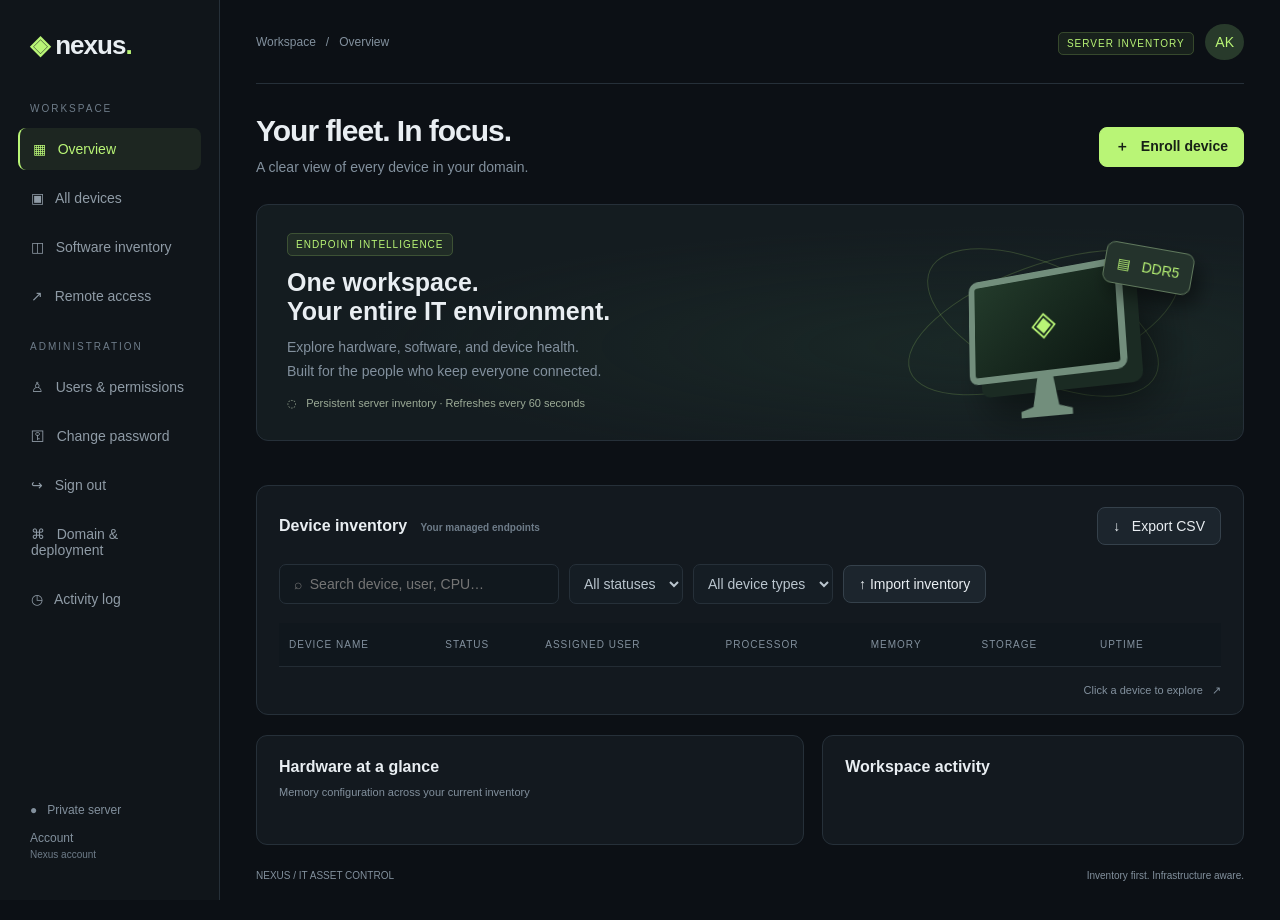
==== static/index.html @ 5dd0aed2 "Build Docker inventory service with admin permissions and Windows collectors" ====
<!doctype html><html lang="en"><meta charset="utf-8"><meta name="viewport" content="width=device-width,initial-scale=1"><title>Nexus | IT Asset Control</title><style>
:root{--bg:#0c1015;--panel:#13191f;--line:#263039;--muted:#82909d;--green:#b9f576}*{box-sizing:border-box}body{margin:0;background:var(--bg);color:#e9eef2;font:14px Inter,Segoe UI,sans-serif}button,input,select{font:inherit}button,a,select{cursor:pointer}button{color:inherit;background:#1c252d;border:1px solid #35414b;border-radius:8px;padding:10px 15px}button:hover{border-color:var(--green)}a{color:var(--green);text-decoration:none}.layout{display:grid;grid-template-columns:220px 1fr;min-height:100vh}aside{padding:30px 18px;border-right:1px solid var(--line);background:#10151a;position:sticky;top:0;height:100vh}.brand{font-size:26px;letter-spacing:-1px;font-weight:800;margin:0 12px 42px}.brand span{color:var(--green)}.label{font-size:10px;letter-spacing:2px;color:#6e7c89;margin:24px 12px 14px}.nav{display:block;width:100%;text-align:left;border:0;background:none;color:#8f9ba6;margin:7px 0;padding:13px}.nav.active{background:#b9f57613;color:var(--green);border-left:2px solid var(--green)}.bottom{position:absolute;bottom:28px;font-size:12px;color:var(--muted);padding:12px}main{padding:0 36px 36px;min-width:0}header{height:84px;display:flex;justify-content:space-between;align-items:center;border-bottom:1px solid var(--line)}.crumb{color:var(--muted);font-size:12px}.avatar{border-radius:50%;background:#283a2b;padding:10px;color:var(--green)}.heading{display:flex;justify-content:space-between;align-items:center;margin:30px 0 24px}h1{font-size:30px;letter-spacing:-1px;margin:0 0 8px}p{color:var(--muted);line-height:1.7;margin:0}.primary{background:var(--green);color:#172016;border-color:var(--green);font-weight:600}.badge{font-size:10px;color:var(--green);background:#b9f57612;border:1px solid #b9f57630;border-radius:5px;padding:5px 8px;letter-spacing:1px}.hero{border:1px solid var(--line);border-radius:12px;background:radial-gradient(ellipse at 75% 60%,#26413455,transparent 60%),#141c20;display:grid;grid-template-columns:1fr 340px;padding:30px;overflow:hidden;min-height:212px;position:relative}.hero h2{font-size:25px;margin:17px 0 10px;max-width:450px}.hero p{max-width:470px}.scene{perspective:700px;display:flex;align-items:center;justify-content:center;position:relative}.orbit{position:absolute;width:285px;height:115px;border:1px solid #b9f57630;border-radius:50%;transform:rotate(-20deg)}.orbit.two{transform:rotate(25deg);width:250px}.monitor{width:170px;height:110px;border:7px solid #728e7c;border-radius:10px;background:linear-gradient(140deg,#233b2b,#0c1712);transform:rotateY(-25deg) rotateX(12deg) rotateZ(-8deg);box-shadow:14px 14px 0 #1b2b23,25px 30px 45px #0008;display:grid;place-items:center;font-size:35px;color:var(--green)}.monitor:after{content:'';position:absolute;width:55px;height:40px;background:#728e7c;bottom:-45px;clip-path:polygon(35% 0,65% 0,75% 75%,100% 85%,100% 100%,0 100%,0 85%,25% 75%)}.float{position:absolute;background:#24332c;border:1px solid #60795d;padding:12px;border-radius:9px;box-shadow:8px 10px 20px #0007;color:var(--green);right:20px;top:12px;transform:rotate(10deg)}.stats{display:grid;grid-template-columns:repeat(4,1fr);gap:16px;margin:22px 0}.stat{border:1px solid var(--line);background:var(--panel);border-radius:10px;padding:20px}.stat .top{display:flex;justify-content:space-between;color:var(--muted);font-size:12px}.stat strong{font-size:30px;display:block;margin:13px 0 7px;font-weight:600}.stat small{font-size:11px;color:var(--muted)}.dot{color:var(--green)}.toolbar{display:flex;gap:10px;align-items:center;padding:19px 0}.toolbar input{background:#11181e;border:1px solid var(--line);border-radius:7px;color:white;padding:11px 14px;width:280px}.toolbar select{background:#151d24;color:#bac5ce;border:1px solid var(--line);border-radius:7px;padding:10px}.section{border:1px solid var(--line);border-radius:12px;padding:0 22px;background:var(--panel)}.section-title{padding:21px 0 0;display:flex;align-items:center;justify-content:space-between}h3{margin:0;font-size:16px}table{width:100%;border-collapse:collapse;text-align:left;white-space:nowrap}th{font-size:10px;color:#82909d;letter-spacing:1px;font-weight:500;background:#10171d}th,td{padding:16px 10px;border-bottom:1px solid #232c34}td{font-size:12px;color:#b9c3cc}td b{color:#e3e9ee;font-weight:500}.device{display:flex;gap:12px;align-items:center}.icon{font-size:20px;border:1px solid #31433a;border-radius:8px;background:#202c26;color:#b9f576;padding:9px}.sub{display:block;color:#6e7c89;font-size:10px;margin-top:4px}.status{border-radius:20px;padding:5px 8px;font-size:10px;background:#a9eb7413;color:#b9f576}.status.off{background:#7f8b981a;color:#99a4af}.footer{display:flex;justify-content:space-between;padding:17px 0;font-size:11px;color:var(--muted)}.panels{display:grid;grid-template-columns:1.3fr 1fr;gap:18px;margin-top:20px}.mini{padding:22px;border:1px solid var(--line);border-radius:11px;background:var(--panel)}.bar{height:7px;background:#293039;border-radius:9px;overflow:hidden;margin:12px 0 20px}.bar i{display:block;background:var(--green);height:100%;border-radius:9px}.barrow{display:flex;justify-content:space-between;font-size:12px}.activity{display:flex;gap:12px;padding-top:20px;font-size:12px}.activity p{font-size:11px}.notice{font-size:11px;color:#9cab97;margin-top:14px}.overlay{position:fixed;inset:0;background:#0009;display:none;align-items:center;justify-content:center;z-index:10;padding:25px}.modal{background:#141c23;border:1px solid #3b4d40;border-radius:15px;width:680px;max-height:90vh;overflow:auto;padding:28px}.modal h2{margin-top:0}.close{float:right}.detail-grid{display:grid;grid-template-columns:1fr 1fr;gap:12px;margin:20px 0}.detail-grid div{padding:14px;background:#1d272e;border-radius:7px;font-size:13px}.detail-grid small{display:block;color:var(--muted);margin-bottom:8px}.modal li{line-height:1.9;color:#b8c4cd}.empty{padding:35px;text-align:center;color:var(--muted)}@media(max-width:1100px){aside{width:180px}.layout{grid-template-columns:180px 1fr}main{padding:0 20px 25px}.scene{display:none}.hero{grid-template-columns:1fr}.stats{gap:9px}.tablewrap{overflow:auto}.toolbar{flex-wrap:wrap}}@media(max-width:700px){.layout{display:block}aside{position:relative;height:auto;width:100%;padding:15px}.brand{margin:0 0 15px}.label,.bottom{display:none}.nav{display:inline-block;width:auto;margin:0;padding:8px}.heading{align-items:start;gap:12px}.heading h1{font-size:25px}.heading button{font-size:11px}.stats{grid-template-columns:1fr 1fr}.panels{grid-template-columns:1fr}.detail-grid{grid-template-columns:1fr}.hero{padding:22px}header{height:65px}.toolbar input{width:100%}}
input:not([type=checkbox]),select{max-width:100%}.modal input:not([type=checkbox]){display:block;width:100%;padding:12px;margin:8px 0 17px;background:#0c151c;border:1px solid #35454d;border-radius:7px;color:white}.modal label{display:block;margin:10px 0}.modal pre{white-space:pre-wrap;overflow-wrap:anywhere;background:#0a1218;padding:16px}.modal form p{margin:10px 0} .error{color:#ffacac} [hidden]{display:none!important}</style><div class="layout"><aside><div class="brand"><span>◈</span> nexus<span>.</span></div><div class="label">WORKSPACE</div><button class="nav active" data-nav="Overview">▦ &nbsp; Overview</button><button class="nav" data-nav="Devices">▣ &nbsp; All devices</button><button class="nav" data-nav="Software">◫ &nbsp; Software inventory</button><button class="nav" data-nav="Remote">↗ &nbsp; Remote access</button><div class="label">ADMINISTRATION</div><button class="nav" data-nav="Users">♙ &nbsp; Users & permissions</button><button class="nav" data-nav="Password">⚿ &nbsp; Change password</button><button class="nav" data-nav="Logout">↪ &nbsp; Sign out</button><button class="nav" data-nav="Deployment">⌘ &nbsp; Domain & deployment</button><button class="nav" data-nav="Activity">◷ &nbsp; Activity log</button><div class="bottom">● &nbsp; Private server<br><br><span id="currentUser">Account</span><br><span class="sub">Nexus account</span></div></aside><main><header><div class="crumb">Workspace &nbsp; / &nbsp; <span id="crumb">Overview</span></div><div><span class="badge">SERVER INVENTORY</span> &nbsp; <span class="avatar">AK</span></div></header><div class="heading"><div><h1>Your fleet. In focus.</h1><p>A clear view of every device in your domain.</p></div><button class="primary" onclick="enrollment()">＋ &nbsp; Enroll device</button></div><div class="hero"><div><span class="badge">ENDPOINT INTELLIGENCE</span><h2>One workspace.<br>Your entire IT environment.</h2><p>Explore hardware, software, and device health.<br>Built for the people who keep everyone connected.</p><div class="notice">◌ &nbsp; Persistent server inventory · Refreshes every 60 seconds</div></div><div class="scene"><div class="orbit"></div><div class="orbit two"></div><div class="monitor">◈</div><div class="float">▤ &nbsp; DDR5</div></div></div><div class="stats" id="stats"></div><div class="section"><div class="section-title"><h3 id="tableTitle">Device inventory <span class="sub" style="display:inline;margin-left:9px">Your managed endpoints</span></h3><button onclick="exportCSV()">↓ &nbsp; Export CSV</button></div><div class="toolbar"><input id="search" placeholder="⌕  Search device, user, CPU…" aria-label="Search devices"><select id="status" aria-label="Status"><option value="all">All statuses</option><option>Recent</option><option>Stale</option><option>Snapshot</option></select><select id="type" aria-label="Device type"><option value="all">All device types</option><option>Laptop</option><option>Desktop</option><option>Server</option></select><button onclick="document.getElementById('file').click()">↑ Import inventory</button><input id="file" type="file" accept=".json" hidden></div><div class="tablewrap"><table><thead><tr><th>DEVICE NAME</th><th>STATUS</th><th>ASSIGNED USER</th><th>PROCESSOR</th><th>MEMORY</th><th>STORAGE</th><th>UPTIME</th><th></th></tr></thead><tbody id="rows"></tbody></table></div><div class="footer"><span id="count"></span><span>Click a device to explore &nbsp; ↗</span></div></div><div class="panels"><div class="mini"><h3>Hardware at a glance</h3><p style="font-size:11px;margin:7px 0 20px">Memory configuration across your current inventory</p><div id="bars"></div></div><div class="mini"><h3>Workspace activity</h3><div id="activity"></div></div></div><p style="font-size:10px;margin-top:22px">NEXUS / IT ASSET CONTROL <span style="float:right">Inventory first. Infrastructure aware.</span></p></main></div><div class="overlay" id="overlay"><div class="modal"><button class="close" onclick="closeModal()" aria-label="Close">✕</button><div id="modalContent"></div></div></div><script src="/app.js"></script></html>
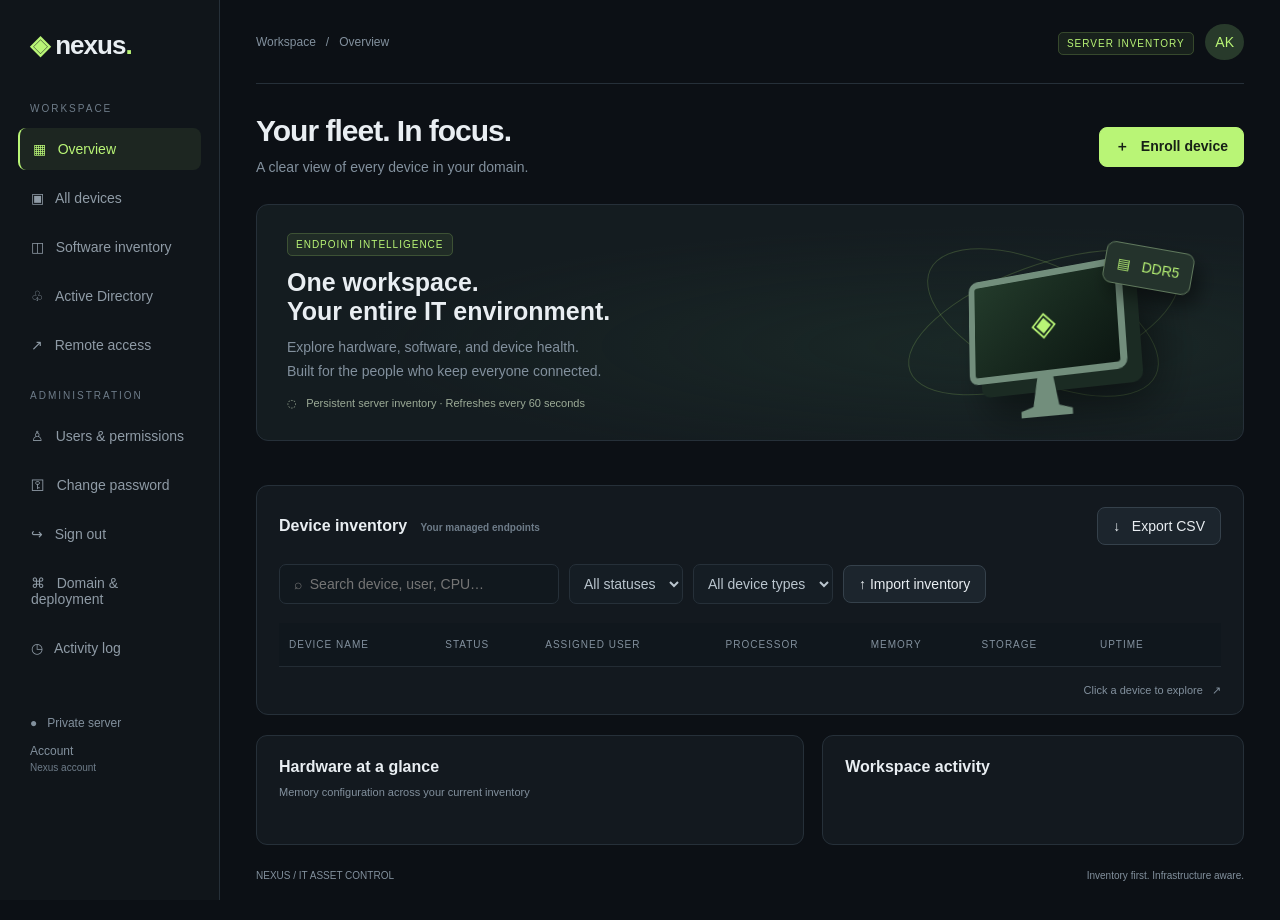
==== commit 719a9245: "Add verified TLS Active Directory connection and OU user browser" ====
--- a/static/index.html
+++ b/static/index.html
@@ -1,3 +1,3 @@
 <!doctype html><html lang="en"><meta charset="utf-8"><meta name="viewport" content="width=device-width,initial-scale=1"><title>Nexus | IT Asset Control</title><style>
 :root{--bg:#0c1015;--panel:#13191f;--line:#263039;--muted:#82909d;--green:#b9f576}*{box-sizing:border-box}body{margin:0;background:var(--bg);color:#e9eef2;font:14px Inter,Segoe UI,sans-serif}button,input,select{font:inherit}button,a,select{cursor:pointer}button{color:inherit;background:#1c252d;border:1px solid #35414b;border-radius:8px;padding:10px 15px}button:hover{border-color:var(--green)}a{color:var(--green);text-decoration:none}.layout{display:grid;grid-template-columns:220px 1fr;min-height:100vh}aside{padding:30px 18px;border-right:1px solid var(--line);background:#10151a;position:sticky;top:0;height:100vh}.brand{font-size:26px;letter-spacing:-1px;font-weight:800;margin:0 12px 42px}.brand span{color:var(--green)}.label{font-size:10px;letter-spacing:2px;color:#6e7c89;margin:24px 12px 14px}.nav{display:block;width:100%;text-align:left;border:0;background:none;color:#8f9ba6;margin:7px 0;padding:13px}.nav.active{background:#b9f57613;color:var(--green);border-left:2px solid var(--green)}.bottom{position:absolute;bottom:28px;font-size:12px;color:var(--muted);padding:12px}main{padding:0 36px 36px;min-width:0}header{height:84px;display:flex;justify-content:space-between;align-items:center;border-bottom:1px solid var(--line)}.crumb{color:var(--muted);font-size:12px}.avatar{border-radius:50%;background:#283a2b;padding:10px;color:var(--green)}.heading{display:flex;justify-content:space-between;align-items:center;margin:30px 0 24px}h1{font-size:30px;letter-spacing:-1px;margin:0 0 8px}p{color:var(--muted);line-height:1.7;margin:0}.primary{background:var(--green);color:#172016;border-color:var(--green);font-weight:600}.badge{font-size:10px;color:var(--green);background:#b9f57612;border:1px solid #b9f57630;border-radius:5px;padding:5px 8px;letter-spacing:1px}.hero{border:1px solid var(--line);border-radius:12px;background:radial-gradient(ellipse at 75% 60%,#26413455,transparent 60%),#141c20;display:grid;grid-template-columns:1fr 340px;padding:30px;overflow:hidden;min-height:212px;position:relative}.hero h2{font-size:25px;margin:17px 0 10px;max-width:450px}.hero p{max-width:470px}.scene{perspective:700px;display:flex;align-items:center;justify-content:center;position:relative}.orbit{position:absolute;width:285px;height:115px;border:1px solid #b9f57630;border-radius:50%;transform:rotate(-20deg)}.orbit.two{transform:rotate(25deg);width:250px}.monitor{width:170px;height:110px;border:7px solid #728e7c;border-radius:10px;background:linear-gradient(140deg,#233b2b,#0c1712);transform:rotateY(-25deg) rotateX(12deg) rotateZ(-8deg);box-shadow:14px 14px 0 #1b2b23,25px 30px 45px #0008;display:grid;place-items:center;font-size:35px;color:var(--green)}.monitor:after{content:'';position:absolute;width:55px;height:40px;background:#728e7c;bottom:-45px;clip-path:polygon(35% 0,65% 0,75% 75%,100% 85%,100% 100%,0 100%,0 85%,25% 75%)}.float{position:absolute;background:#24332c;border:1px solid #60795d;padding:12px;border-radius:9px;box-shadow:8px 10px 20px #0007;color:var(--green);right:20px;top:12px;transform:rotate(10deg)}.stats{display:grid;grid-template-columns:repeat(4,1fr);gap:16px;margin:22px 0}.stat{border:1px solid var(--line);background:var(--panel);border-radius:10px;padding:20px}.stat .top{display:flex;justify-content:space-between;color:var(--muted);font-size:12px}.stat strong{font-size:30px;display:block;margin:13px 0 7px;font-weight:600}.stat small{font-size:11px;color:var(--muted)}.dot{color:var(--green)}.toolbar{display:flex;gap:10px;align-items:center;padding:19px 0}.toolbar input{background:#11181e;border:1px solid var(--line);border-radius:7px;color:white;padding:11px 14px;width:280px}.toolbar select{background:#151d24;color:#bac5ce;border:1px solid var(--line);border-radius:7px;padding:10px}.section{border:1px solid var(--line);border-radius:12px;padding:0 22px;background:var(--panel)}.section-title{padding:21px 0 0;display:flex;align-items:center;justify-content:space-between}h3{margin:0;font-size:16px}table{width:100%;border-collapse:collapse;text-align:left;white-space:nowrap}th{font-size:10px;color:#82909d;letter-spacing:1px;font-weight:500;background:#10171d}th,td{padding:16px 10px;border-bottom:1px solid #232c34}td{font-size:12px;color:#b9c3cc}td b{color:#e3e9ee;font-weight:500}.device{display:flex;gap:12px;align-items:center}.icon{font-size:20px;border:1px solid #31433a;border-radius:8px;background:#202c26;color:#b9f576;padding:9px}.sub{display:block;color:#6e7c89;font-size:10px;margin-top:4px}.status{border-radius:20px;padding:5px 8px;font-size:10px;background:#a9eb7413;color:#b9f576}.status.off{background:#7f8b981a;color:#99a4af}.footer{display:flex;justify-content:space-between;padding:17px 0;font-size:11px;color:var(--muted)}.panels{display:grid;grid-template-columns:1.3fr 1fr;gap:18px;margin-top:20px}.mini{padding:22px;border:1px solid var(--line);border-radius:11px;background:var(--panel)}.bar{height:7px;background:#293039;border-radius:9px;overflow:hidden;margin:12px 0 20px}.bar i{display:block;background:var(--green);height:100%;border-radius:9px}.barrow{display:flex;justify-content:space-between;font-size:12px}.activity{display:flex;gap:12px;padding-top:20px;font-size:12px}.activity p{font-size:11px}.notice{font-size:11px;color:#9cab97;margin-top:14px}.overlay{position:fixed;inset:0;background:#0009;display:none;align-items:center;justify-content:center;z-index:10;padding:25px}.modal{background:#141c23;border:1px solid #3b4d40;border-radius:15px;width:680px;max-height:90vh;overflow:auto;padding:28px}.modal h2{margin-top:0}.close{float:right}.detail-grid{display:grid;grid-template-columns:1fr 1fr;gap:12px;margin:20px 0}.detail-grid div{padding:14px;background:#1d272e;border-radius:7px;font-size:13px}.detail-grid small{display:block;color:var(--muted);margin-bottom:8px}.modal li{line-height:1.9;color:#b8c4cd}.empty{padding:35px;text-align:center;color:var(--muted)}@media(max-width:1100px){aside{width:180px}.layout{grid-template-columns:180px 1fr}main{padding:0 20px 25px}.scene{display:none}.hero{grid-template-columns:1fr}.stats{gap:9px}.tablewrap{overflow:auto}.toolbar{flex-wrap:wrap}}@media(max-width:700px){.layout{display:block}aside{position:relative;height:auto;width:100%;padding:15px}.brand{margin:0 0 15px}.label,.bottom{display:none}.nav{display:inline-block;width:auto;margin:0;padding:8px}.heading{align-items:start;gap:12px}.heading h1{font-size:25px}.heading button{font-size:11px}.stats{grid-template-columns:1fr 1fr}.panels{grid-template-columns:1fr}.detail-grid{grid-template-columns:1fr}.hero{padding:22px}header{height:65px}.toolbar input{width:100%}}
-input:not([type=checkbox]),select{max-width:100%}.modal input:not([type=checkbox]){display:block;width:100%;padding:12px;margin:8px 0 17px;background:#0c151c;border:1px solid #35454d;border-radius:7px;color:white}.modal label{display:block;margin:10px 0}.modal pre{white-space:pre-wrap;overflow-wrap:anywhere;background:#0a1218;padding:16px}.modal form p{margin:10px 0} .error{color:#ffacac} [hidden]{display:none!important}</style><div class="layout"><aside><div class="brand"><span>◈</span> nexus<span>.</span></div><div class="label">WORKSPACE</div><button class="nav active" data-nav="Overview">▦ &nbsp; Overview</button><button class="nav" data-nav="Devices">▣ &nbsp; All devices</button><button class="nav" data-nav="Software">◫ &nbsp; Software inventory</button><button class="nav" data-nav="Remote">↗ &nbsp; Remote access</button><div class="label">ADMINISTRATION</div><button class="nav" data-nav="Users">♙ &nbsp; Users & permissions</button><button class="nav" data-nav="Password">⚿ &nbsp; Change password</button><button class="nav" data-nav="Logout">↪ &nbsp; Sign out</button><button class="nav" data-nav="Deployment">⌘ &nbsp; Domain & deployment</button><button class="nav" data-nav="Activity">◷ &nbsp; Activity log</button><div class="bottom">● &nbsp; Private server<br><br><span id="currentUser">Account</span><br><span class="sub">Nexus account</span></div></aside><main><header><div class="crumb">Workspace &nbsp; / &nbsp; <span id="crumb">Overview</span></div><div><span class="badge">SERVER INVENTORY</span> &nbsp; <span class="avatar">AK</span></div></header><div class="heading"><div><h1>Your fleet. In focus.</h1><p>A clear view of every device in your domain.</p></div><button class="primary" onclick="enrollment()">＋ &nbsp; Enroll device</button></div><div class="hero"><div><span class="badge">ENDPOINT INTELLIGENCE</span><h2>One workspace.<br>Your entire IT environment.</h2><p>Explore hardware, software, and device health.<br>Built for the people who keep everyone connected.</p><div class="notice">◌ &nbsp; Persistent server inventory · Refreshes every 60 seconds</div></div><div class="scene"><div class="orbit"></div><div class="orbit two"></div><div class="monitor">◈</div><div class="float">▤ &nbsp; DDR5</div></div></div><div class="stats" id="stats"></div><div class="section"><div class="section-title"><h3 id="tableTitle">Device inventory <span class="sub" style="display:inline;margin-left:9px">Your managed endpoints</span></h3><button onclick="exportCSV()">↓ &nbsp; Export CSV</button></div><div class="toolbar"><input id="search" placeholder="⌕  Search device, user, CPU…" aria-label="Search devices"><select id="status" aria-label="Status"><option value="all">All statuses</option><option>Recent</option><option>Stale</option><option>Snapshot</option></select><select id="type" aria-label="Device type"><option value="all">All device types</option><option>Laptop</option><option>Desktop</option><option>Server</option></select><button onclick="document.getElementById('file').click()">↑ Import inventory</button><input id="file" type="file" accept=".json" hidden></div><div class="tablewrap"><table><thead><tr><th>DEVICE NAME</th><th>STATUS</th><th>ASSIGNED USER</th><th>PROCESSOR</th><th>MEMORY</th><th>STORAGE</th><th>UPTIME</th><th></th></tr></thead><tbody id="rows"></tbody></table></div><div class="footer"><span id="count"></span><span>Click a device to explore &nbsp; ↗</span></div></div><div class="panels"><div class="mini"><h3>Hardware at a glance</h3><p style="font-size:11px;margin:7px 0 20px">Memory configuration across your current inventory</p><div id="bars"></div></div><div class="mini"><h3>Workspace activity</h3><div id="activity"></div></div></div><p style="font-size:10px;margin-top:22px">NEXUS / IT ASSET CONTROL <span style="float:right">Inventory first. Infrastructure aware.</span></p></main></div><div class="overlay" id="overlay"><div class="modal"><button class="close" onclick="closeModal()" aria-label="Close">✕</button><div id="modalContent"></div></div></div><script src="/app.js"></script></html>+input:not([type=checkbox]),select{max-width:100%}.modal input:not([type=checkbox]){display:block;width:100%;padding:12px;margin:8px 0 17px;background:#0c151c;border:1px solid #35454d;border-radius:7px;color:white}.modal label{display:block;margin:10px 0}.modal pre{white-space:pre-wrap;overflow-wrap:anywhere;background:#0a1218;padding:16px}.modal form p{margin:10px 0} .error{color:#ffacac} [hidden]{display:none!important}.modal:has(.ad-directory){width:min(1120px,96vw)}.ad-layout{display:grid;grid-template-columns:260px minmax(0,1fr);gap:18px;margin-top:20px}.ad-ous{max-height:440px;overflow:auto;border:1px solid var(--line);border-radius:8px;padding:7px}.ad-ous button{display:block;width:100%;text-align:left;margin:4px 0;overflow-wrap:anywhere;white-space:normal;background:none;border-color:transparent}.ad-ous button.selected{background:#b9f57615;border-color:#b9f57666}.ad-ous small{display:block;color:var(--muted);font-size:10px;margin-top:5px}.ad-toolbar{display:flex;gap:10px;align-items:center;flex-wrap:wrap;margin:15px 0}.ad-toolbar input[type=search]{flex:1;min-width:150px;margin:0!important}.ad-toolbar label{font-size:12px}.ad-user-table{max-height:380px;overflow:auto}.ad-user-table th{position:sticky;top:0}.ad-summary{display:flex;justify-content:space-between;gap:15px;align-items:center}.ad-dn{overflow-wrap:anywhere;font-size:11px}.modal textarea{width:100%;padding:12px;background:#0c151c;color:white;border:1px solid #35454d;border-radius:7px;resize:vertical}.ad-warning{color:#e0c181;font-size:12px;padding:10px 0}.ad-pages{display:flex;gap:12px;align-items:center;justify-content:flex-end;margin-top:12px}@media(max-width:760px){.ad-layout{grid-template-columns:1fr}.ad-ous{max-height:180px}aside{height:auto;min-height:100vh}.bottom{position:static}.ad-summary{align-items:flex-start;flex-direction:column}}@media(min-width:761px){aside{overflow-y:auto}.bottom{position:static;margin-top:35px}} </style><div class="layout"><aside><div class="brand"><span>◈</span> nexus<span>.</span></div><div class="label">WORKSPACE</div><button class="nav active" data-nav="Overview">▦ &nbsp; Overview</button><button class="nav" data-nav="Devices">▣ &nbsp; All devices</button><button class="nav" data-nav="Software">◫ &nbsp; Software inventory</button><button class="nav" data-nav="Directory">♧ &nbsp; Active Directory</button><button class="nav" data-nav="Remote">↗ &nbsp; Remote access</button><div class="label">ADMINISTRATION</div><button class="nav" data-nav="Users">♙ &nbsp; Users & permissions</button><button class="nav" data-nav="Password">⚿ &nbsp; Change password</button><button class="nav" data-nav="Logout">↪ &nbsp; Sign out</button><button class="nav" data-nav="Deployment">⌘ &nbsp; Domain & deployment</button><button class="nav" data-nav="Activity">◷ &nbsp; Activity log</button><div class="bottom">● &nbsp; Private server<br><br><span id="currentUser">Account</span><br><span class="sub">Nexus account</span></div></aside><main><header><div class="crumb">Workspace &nbsp; / &nbsp; <span id="crumb">Overview</span></div><div><span class="badge">SERVER INVENTORY</span> &nbsp; <span class="avatar">AK</span></div></header><div class="heading"><div><h1>Your fleet. In focus.</h1><p>A clear view of every device in your domain.</p></div><button class="primary" onclick="enrollment()">＋ &nbsp; Enroll device</button></div><div class="hero"><div><span class="badge">ENDPOINT INTELLIGENCE</span><h2>One workspace.<br>Your entire IT environment.</h2><p>Explore hardware, software, and device health.<br>Built for the people who keep everyone connected.</p><div class="notice">◌ &nbsp; Persistent server inventory · Refreshes every 60 seconds</div></div><div class="scene"><div class="orbit"></div><div class="orbit two"></div><div class="monitor">◈</div><div class="float">▤ &nbsp; DDR5</div></div></div><div class="stats" id="stats"></div><div class="section"><div class="section-title"><h3 id="tableTitle">Device inventory <span class="sub" style="display:inline;margin-left:9px">Your managed endpoints</span></h3><button onclick="exportCSV()">↓ &nbsp; Export CSV</button></div><div class="toolbar"><input id="search" placeholder="⌕  Search device, user, CPU…" aria-label="Search devices"><select id="status" aria-label="Status"><option value="all">All statuses</option><option>Recent</option><option>Stale</option><option>Snapshot</option></select><select id="type" aria-label="Device type"><option value="all">All device types</option><option>Laptop</option><option>Desktop</option><option>Server</option></select><button onclick="document.getElementById('file').click()">↑ Import inventory</button><input id="file" type="file" accept=".json" hidden></div><div class="tablewrap"><table><thead><tr><th>DEVICE NAME</th><th>STATUS</th><th>ASSIGNED USER</th><th>PROCESSOR</th><th>MEMORY</th><th>STORAGE</th><th>UPTIME</th><th></th></tr></thead><tbody id="rows"></tbody></table></div><div class="footer"><span id="count"></span><span>Click a device to explore &nbsp; ↗</span></div></div><div class="panels"><div class="mini"><h3>Hardware at a glance</h3><p style="font-size:11px;margin:7px 0 20px">Memory configuration across your current inventory</p><div id="bars"></div></div><div class="mini"><h3>Workspace activity</h3><div id="activity"></div></div></div><p style="font-size:10px;margin-top:22px">NEXUS / IT ASSET CONTROL <span style="float:right">Inventory first. Infrastructure aware.</span></p></main></div><div class="overlay" id="overlay"><div class="modal"><button class="close" onclick="closeModal()" aria-label="Close">✕</button><div id="modalContent"></div></div></div><script src="/app.js"></script></html>
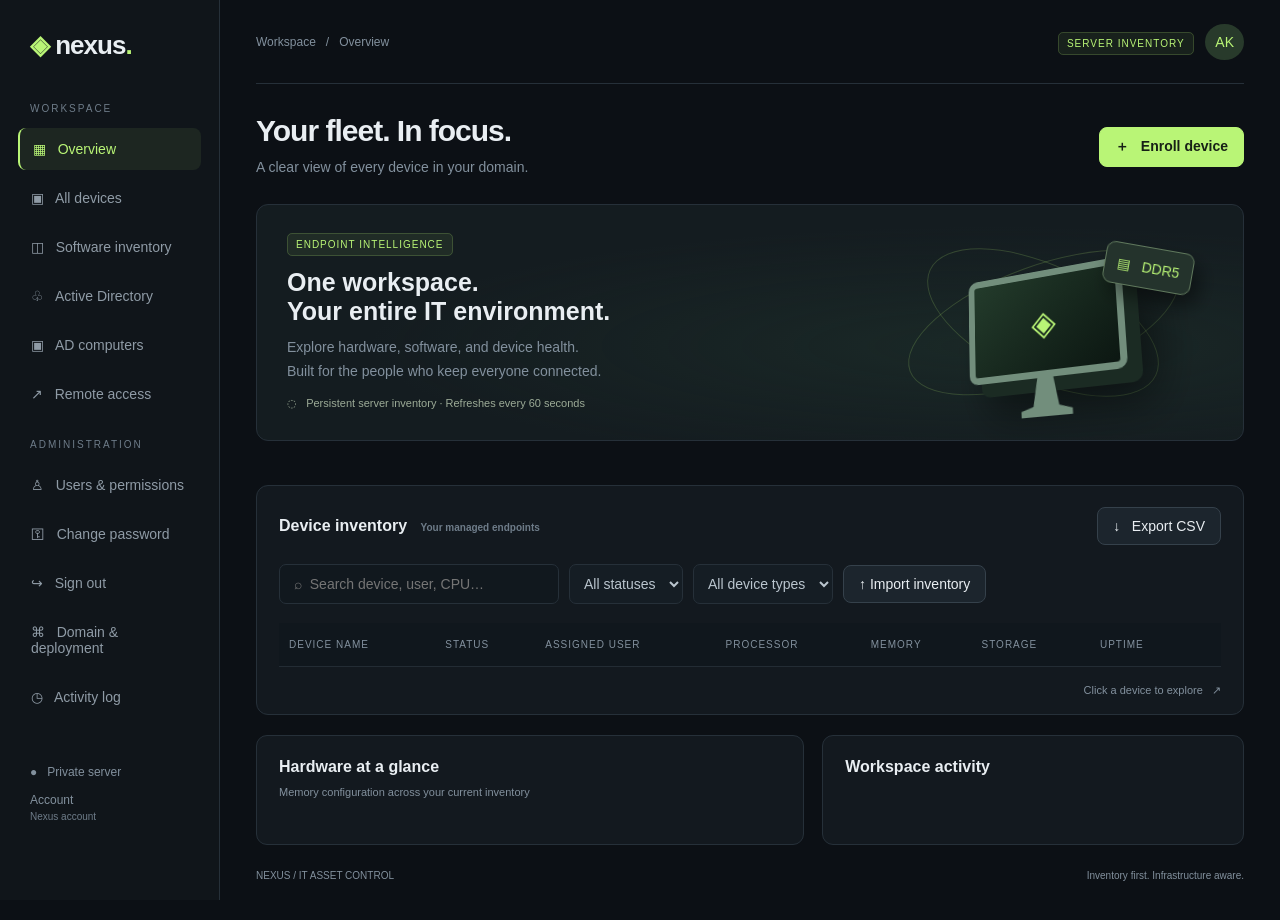
==== commit 2ade3fe9: "Browse AD computers and link users to observed inventory devices" ====
--- a/static/index.html
+++ b/static/index.html
@@ -1,3 +1,3 @@
 <!doctype html><html lang="en"><meta charset="utf-8"><meta name="viewport" content="width=device-width,initial-scale=1"><title>Nexus | IT Asset Control</title><style>
 :root{--bg:#0c1015;--panel:#13191f;--line:#263039;--muted:#82909d;--green:#b9f576}*{box-sizing:border-box}body{margin:0;background:var(--bg);color:#e9eef2;font:14px Inter,Segoe UI,sans-serif}button,input,select{font:inherit}button,a,select{cursor:pointer}button{color:inherit;background:#1c252d;border:1px solid #35414b;border-radius:8px;padding:10px 15px}button:hover{border-color:var(--green)}a{color:var(--green);text-decoration:none}.layout{display:grid;grid-template-columns:220px 1fr;min-height:100vh}aside{padding:30px 18px;border-right:1px solid var(--line);background:#10151a;position:sticky;top:0;height:100vh}.brand{font-size:26px;letter-spacing:-1px;font-weight:800;margin:0 12px 42px}.brand span{color:var(--green)}.label{font-size:10px;letter-spacing:2px;color:#6e7c89;margin:24px 12px 14px}.nav{display:block;width:100%;text-align:left;border:0;background:none;color:#8f9ba6;margin:7px 0;padding:13px}.nav.active{background:#b9f57613;color:var(--green);border-left:2px solid var(--green)}.bottom{position:absolute;bottom:28px;font-size:12px;color:var(--muted);padding:12px}main{padding:0 36px 36px;min-width:0}header{height:84px;display:flex;justify-content:space-between;align-items:center;border-bottom:1px solid var(--line)}.crumb{color:var(--muted);font-size:12px}.avatar{border-radius:50%;background:#283a2b;padding:10px;color:var(--green)}.heading{display:flex;justify-content:space-between;align-items:center;margin:30px 0 24px}h1{font-size:30px;letter-spacing:-1px;margin:0 0 8px}p{color:var(--muted);line-height:1.7;margin:0}.primary{background:var(--green);color:#172016;border-color:var(--green);font-weight:600}.badge{font-size:10px;color:var(--green);background:#b9f57612;border:1px solid #b9f57630;border-radius:5px;padding:5px 8px;letter-spacing:1px}.hero{border:1px solid var(--line);border-radius:12px;background:radial-gradient(ellipse at 75% 60%,#26413455,transparent 60%),#141c20;display:grid;grid-template-columns:1fr 340px;padding:30px;overflow:hidden;min-height:212px;position:relative}.hero h2{font-size:25px;margin:17px 0 10px;max-width:450px}.hero p{max-width:470px}.scene{perspective:700px;display:flex;align-items:center;justify-content:center;position:relative}.orbit{position:absolute;width:285px;height:115px;border:1px solid #b9f57630;border-radius:50%;transform:rotate(-20deg)}.orbit.two{transform:rotate(25deg);width:250px}.monitor{width:170px;height:110px;border:7px solid #728e7c;border-radius:10px;background:linear-gradient(140deg,#233b2b,#0c1712);transform:rotateY(-25deg) rotateX(12deg) rotateZ(-8deg);box-shadow:14px 14px 0 #1b2b23,25px 30px 45px #0008;display:grid;place-items:center;font-size:35px;color:var(--green)}.monitor:after{content:'';position:absolute;width:55px;height:40px;background:#728e7c;bottom:-45px;clip-path:polygon(35% 0,65% 0,75% 75%,100% 85%,100% 100%,0 100%,0 85%,25% 75%)}.float{position:absolute;background:#24332c;border:1px solid #60795d;padding:12px;border-radius:9px;box-shadow:8px 10px 20px #0007;color:var(--green);right:20px;top:12px;transform:rotate(10deg)}.stats{display:grid;grid-template-columns:repeat(4,1fr);gap:16px;margin:22px 0}.stat{border:1px solid var(--line);background:var(--panel);border-radius:10px;padding:20px}.stat .top{display:flex;justify-content:space-between;color:var(--muted);font-size:12px}.stat strong{font-size:30px;display:block;margin:13px 0 7px;font-weight:600}.stat small{font-size:11px;color:var(--muted)}.dot{color:var(--green)}.toolbar{display:flex;gap:10px;align-items:center;padding:19px 0}.toolbar input{background:#11181e;border:1px solid var(--line);border-radius:7px;color:white;padding:11px 14px;width:280px}.toolbar select{background:#151d24;color:#bac5ce;border:1px solid var(--line);border-radius:7px;padding:10px}.section{border:1px solid var(--line);border-radius:12px;padding:0 22px;background:var(--panel)}.section-title{padding:21px 0 0;display:flex;align-items:center;justify-content:space-between}h3{margin:0;font-size:16px}table{width:100%;border-collapse:collapse;text-align:left;white-space:nowrap}th{font-size:10px;color:#82909d;letter-spacing:1px;font-weight:500;background:#10171d}th,td{padding:16px 10px;border-bottom:1px solid #232c34}td{font-size:12px;color:#b9c3cc}td b{color:#e3e9ee;font-weight:500}.device{display:flex;gap:12px;align-items:center}.icon{font-size:20px;border:1px solid #31433a;border-radius:8px;background:#202c26;color:#b9f576;padding:9px}.sub{display:block;color:#6e7c89;font-size:10px;margin-top:4px}.status{border-radius:20px;padding:5px 8px;font-size:10px;background:#a9eb7413;color:#b9f576}.status.off{background:#7f8b981a;color:#99a4af}.footer{display:flex;justify-content:space-between;padding:17px 0;font-size:11px;color:var(--muted)}.panels{display:grid;grid-template-columns:1.3fr 1fr;gap:18px;margin-top:20px}.mini{padding:22px;border:1px solid var(--line);border-radius:11px;background:var(--panel)}.bar{height:7px;background:#293039;border-radius:9px;overflow:hidden;margin:12px 0 20px}.bar i{display:block;background:var(--green);height:100%;border-radius:9px}.barrow{display:flex;justify-content:space-between;font-size:12px}.activity{display:flex;gap:12px;padding-top:20px;font-size:12px}.activity p{font-size:11px}.notice{font-size:11px;color:#9cab97;margin-top:14px}.overlay{position:fixed;inset:0;background:#0009;display:none;align-items:center;justify-content:center;z-index:10;padding:25px}.modal{background:#141c23;border:1px solid #3b4d40;border-radius:15px;width:680px;max-height:90vh;overflow:auto;padding:28px}.modal h2{margin-top:0}.close{float:right}.detail-grid{display:grid;grid-template-columns:1fr 1fr;gap:12px;margin:20px 0}.detail-grid div{padding:14px;background:#1d272e;border-radius:7px;font-size:13px}.detail-grid small{display:block;color:var(--muted);margin-bottom:8px}.modal li{line-height:1.9;color:#b8c4cd}.empty{padding:35px;text-align:center;color:var(--muted)}@media(max-width:1100px){aside{width:180px}.layout{grid-template-columns:180px 1fr}main{padding:0 20px 25px}.scene{display:none}.hero{grid-template-columns:1fr}.stats{gap:9px}.tablewrap{overflow:auto}.toolbar{flex-wrap:wrap}}@media(max-width:700px){.layout{display:block}aside{position:relative;height:auto;width:100%;padding:15px}.brand{margin:0 0 15px}.label,.bottom{display:none}.nav{display:inline-block;width:auto;margin:0;padding:8px}.heading{align-items:start;gap:12px}.heading h1{font-size:25px}.heading button{font-size:11px}.stats{grid-template-columns:1fr 1fr}.panels{grid-template-columns:1fr}.detail-grid{grid-template-columns:1fr}.hero{padding:22px}header{height:65px}.toolbar input{width:100%}}
-input:not([type=checkbox]),select{max-width:100%}.modal input:not([type=checkbox]){display:block;width:100%;padding:12px;margin:8px 0 17px;background:#0c151c;border:1px solid #35454d;border-radius:7px;color:white}.modal label{display:block;margin:10px 0}.modal pre{white-space:pre-wrap;overflow-wrap:anywhere;background:#0a1218;padding:16px}.modal form p{margin:10px 0} .error{color:#ffacac} [hidden]{display:none!important}.modal:has(.ad-directory){width:min(1120px,96vw)}.ad-layout{display:grid;grid-template-columns:260px minmax(0,1fr);gap:18px;margin-top:20px}.ad-ous{max-height:440px;overflow:auto;border:1px solid var(--line);border-radius:8px;padding:7px}.ad-ous button{display:block;width:100%;text-align:left;margin:4px 0;overflow-wrap:anywhere;white-space:normal;background:none;border-color:transparent}.ad-ous button.selected{background:#b9f57615;border-color:#b9f57666}.ad-ous small{display:block;color:var(--muted);font-size:10px;margin-top:5px}.ad-toolbar{display:flex;gap:10px;align-items:center;flex-wrap:wrap;margin:15px 0}.ad-toolbar input[type=search]{flex:1;min-width:150px;margin:0!important}.ad-toolbar label{font-size:12px}.ad-user-table{max-height:380px;overflow:auto}.ad-user-table th{position:sticky;top:0}.ad-summary{display:flex;justify-content:space-between;gap:15px;align-items:center}.ad-dn{overflow-wrap:anywhere;font-size:11px}.modal textarea{width:100%;padding:12px;background:#0c151c;color:white;border:1px solid #35454d;border-radius:7px;resize:vertical}.ad-warning{color:#e0c181;font-size:12px;padding:10px 0}.ad-pages{display:flex;gap:12px;align-items:center;justify-content:flex-end;margin-top:12px}@media(max-width:760px){.ad-layout{grid-template-columns:1fr}.ad-ous{max-height:180px}aside{height:auto;min-height:100vh}.bottom{position:static}.ad-summary{align-items:flex-start;flex-direction:column}}@media(min-width:761px){aside{overflow-y:auto}.bottom{position:static;margin-top:35px}} </style><div class="layout"><aside><div class="brand"><span>◈</span> nexus<span>.</span></div><div class="label">WORKSPACE</div><button class="nav active" data-nav="Overview">▦ &nbsp; Overview</button><button class="nav" data-nav="Devices">▣ &nbsp; All devices</button><button class="nav" data-nav="Software">◫ &nbsp; Software inventory</button><button class="nav" data-nav="Directory">♧ &nbsp; Active Directory</button><button class="nav" data-nav="Remote">↗ &nbsp; Remote access</button><div class="label">ADMINISTRATION</div><button class="nav" data-nav="Users">♙ &nbsp; Users & permissions</button><button class="nav" data-nav="Password">⚿ &nbsp; Change password</button><button class="nav" data-nav="Logout">↪ &nbsp; Sign out</button><button class="nav" data-nav="Deployment">⌘ &nbsp; Domain & deployment</button><button class="nav" data-nav="Activity">◷ &nbsp; Activity log</button><div class="bottom">● &nbsp; Private server<br><br><span id="currentUser">Account</span><br><span class="sub">Nexus account</span></div></aside><main><header><div class="crumb">Workspace &nbsp; / &nbsp; <span id="crumb">Overview</span></div><div><span class="badge">SERVER INVENTORY</span> &nbsp; <span class="avatar">AK</span></div></header><div class="heading"><div><h1>Your fleet. In focus.</h1><p>A clear view of every device in your domain.</p></div><button class="primary" onclick="enrollment()">＋ &nbsp; Enroll device</button></div><div class="hero"><div><span class="badge">ENDPOINT INTELLIGENCE</span><h2>One workspace.<br>Your entire IT environment.</h2><p>Explore hardware, software, and device health.<br>Built for the people who keep everyone connected.</p><div class="notice">◌ &nbsp; Persistent server inventory · Refreshes every 60 seconds</div></div><div class="scene"><div class="orbit"></div><div class="orbit two"></div><div class="monitor">◈</div><div class="float">▤ &nbsp; DDR5</div></div></div><div class="stats" id="stats"></div><div class="section"><div class="section-title"><h3 id="tableTitle">Device inventory <span class="sub" style="display:inline;margin-left:9px">Your managed endpoints</span></h3><button onclick="exportCSV()">↓ &nbsp; Export CSV</button></div><div class="toolbar"><input id="search" placeholder="⌕  Search device, user, CPU…" aria-label="Search devices"><select id="status" aria-label="Status"><option value="all">All statuses</option><option>Recent</option><option>Stale</option><option>Snapshot</option></select><select id="type" aria-label="Device type"><option value="all">All device types</option><option>Laptop</option><option>Desktop</option><option>Server</option></select><button onclick="document.getElementById('file').click()">↑ Import inventory</button><input id="file" type="file" accept=".json" hidden></div><div class="tablewrap"><table><thead><tr><th>DEVICE NAME</th><th>STATUS</th><th>ASSIGNED USER</th><th>PROCESSOR</th><th>MEMORY</th><th>STORAGE</th><th>UPTIME</th><th></th></tr></thead><tbody id="rows"></tbody></table></div><div class="footer"><span id="count"></span><span>Click a device to explore &nbsp; ↗</span></div></div><div class="panels"><div class="mini"><h3>Hardware at a glance</h3><p style="font-size:11px;margin:7px 0 20px">Memory configuration across your current inventory</p><div id="bars"></div></div><div class="mini"><h3>Workspace activity</h3><div id="activity"></div></div></div><p style="font-size:10px;margin-top:22px">NEXUS / IT ASSET CONTROL <span style="float:right">Inventory first. Infrastructure aware.</span></p></main></div><div class="overlay" id="overlay"><div class="modal"><button class="close" onclick="closeModal()" aria-label="Close">✕</button><div id="modalContent"></div></div></div><script src="/app.js"></script></html>+input:not([type=checkbox]),select{max-width:100%}.modal input:not([type=checkbox]){display:block;width:100%;padding:12px;margin:8px 0 17px;background:#0c151c;border:1px solid #35454d;border-radius:7px;color:white}.modal label{display:block;margin:10px 0}.modal pre{white-space:pre-wrap;overflow-wrap:anywhere;background:#0a1218;padding:16px}.modal form p{margin:10px 0} .error{color:#ffacac} [hidden]{display:none!important}.modal:has(.ad-directory){width:min(1120px,96vw)}.ad-layout{display:grid;grid-template-columns:260px minmax(0,1fr);gap:18px;margin-top:20px}.ad-ous{max-height:440px;overflow:auto;border:1px solid var(--line);border-radius:8px;padding:7px}.ad-ous button{display:block;width:100%;text-align:left;margin:4px 0;overflow-wrap:anywhere;white-space:normal;background:none;border-color:transparent}.ad-ous button.selected{background:#b9f57615;border-color:#b9f57666}.ad-ous small{display:block;color:var(--muted);font-size:10px;margin-top:5px}.ad-toolbar{display:flex;gap:10px;align-items:center;flex-wrap:wrap;margin:15px 0}.ad-toolbar input[type=search]{flex:1;min-width:150px;margin:0!important}.ad-toolbar label{font-size:12px}.ad-user-table{max-height:380px;overflow:auto}.ad-user-table th{position:sticky;top:0}.ad-summary{display:flex;justify-content:space-between;gap:15px;align-items:center}.ad-dn{overflow-wrap:anywhere;font-size:11px}.modal textarea{width:100%;padding:12px;background:#0c151c;color:white;border:1px solid #35454d;border-radius:7px;resize:vertical}.ad-warning{color:#e0c181;font-size:12px;padding:10px 0}.ad-pages{display:flex;gap:12px;align-items:center;justify-content:flex-end;margin-top:12px}@media(max-width:760px){.ad-layout{grid-template-columns:1fr}.ad-ous{max-height:180px}aside{height:auto;min-height:100vh}.bottom{position:static}.ad-summary{align-items:flex-start;flex-direction:column}}@media(min-width:761px){aside{overflow-y:auto}.bottom{position:static;margin-top:35px}} </style><div class="layout"><aside><div class="brand"><span>◈</span> nexus<span>.</span></div><div class="label">WORKSPACE</div><button class="nav active" data-nav="Overview">▦ &nbsp; Overview</button><button class="nav" data-nav="Devices">▣ &nbsp; All devices</button><button class="nav" data-nav="Software">◫ &nbsp; Software inventory</button><button class="nav" data-nav="Directory">♧ &nbsp; Active Directory</button><button class="nav" data-nav="Computers">▣ &nbsp; AD computers</button><button class="nav" data-nav="Remote">↗ &nbsp; Remote access</button><div class="label">ADMINISTRATION</div><button class="nav" data-nav="Users">♙ &nbsp; Users & permissions</button><button class="nav" data-nav="Password">⚿ &nbsp; Change password</button><button class="nav" data-nav="Logout">↪ &nbsp; Sign out</button><button class="nav" data-nav="Deployment">⌘ &nbsp; Domain & deployment</button><button class="nav" data-nav="Activity">◷ &nbsp; Activity log</button><div class="bottom">● &nbsp; Private server<br><br><span id="currentUser">Account</span><br><span class="sub">Nexus account</span></div></aside><main><header><div class="crumb">Workspace &nbsp; / &nbsp; <span id="crumb">Overview</span></div><div><span class="badge">SERVER INVENTORY</span> &nbsp; <span class="avatar">AK</span></div></header><div class="heading"><div><h1>Your fleet. In focus.</h1><p>A clear view of every device in your domain.</p></div><button class="primary" onclick="enrollment()">＋ &nbsp; Enroll device</button></div><div class="hero"><div><span class="badge">ENDPOINT INTELLIGENCE</span><h2>One workspace.<br>Your entire IT environment.</h2><p>Explore hardware, software, and device health.<br>Built for the people who keep everyone connected.</p><div class="notice">◌ &nbsp; Persistent server inventory · Refreshes every 60 seconds</div></div><div class="scene"><div class="orbit"></div><div class="orbit two"></div><div class="monitor">◈</div><div class="float">▤ &nbsp; DDR5</div></div></div><div class="stats" id="stats"></div><div class="section"><div class="section-title"><h3 id="tableTitle">Device inventory <span class="sub" style="display:inline;margin-left:9px">Your managed endpoints</span></h3><button onclick="exportCSV()">↓ &nbsp; Export CSV</button></div><div class="toolbar"><input id="search" placeholder="⌕  Search device, user, CPU…" aria-label="Search devices"><select id="status" aria-label="Status"><option value="all">All statuses</option><option>Recent</option><option>Stale</option><option>Snapshot</option></select><select id="type" aria-label="Device type"><option value="all">All device types</option><option>Laptop</option><option>Desktop</option><option>Server</option></select><button onclick="document.getElementById('file').click()">↑ Import inventory</button><input id="file" type="file" accept=".json" hidden></div><div class="tablewrap"><table><thead><tr><th>DEVICE NAME</th><th>STATUS</th><th>ASSIGNED USER</th><th>PROCESSOR</th><th>MEMORY</th><th>STORAGE</th><th>UPTIME</th><th></th></tr></thead><tbody id="rows"></tbody></table></div><div class="footer"><span id="count"></span><span>Click a device to explore &nbsp; ↗</span></div></div><div class="panels"><div class="mini"><h3>Hardware at a glance</h3><p style="font-size:11px;margin:7px 0 20px">Memory configuration across your current inventory</p><div id="bars"></div></div><div class="mini"><h3>Workspace activity</h3><div id="activity"></div></div></div><p style="font-size:10px;margin-top:22px">NEXUS / IT ASSET CONTROL <span style="float:right">Inventory first. Infrastructure aware.</span></p></main></div><div class="overlay" id="overlay"><div class="modal"><button class="close" onclick="closeModal()" aria-label="Close">✕</button><div id="modalContent"></div></div></div><script src="/app.js"></script></html>
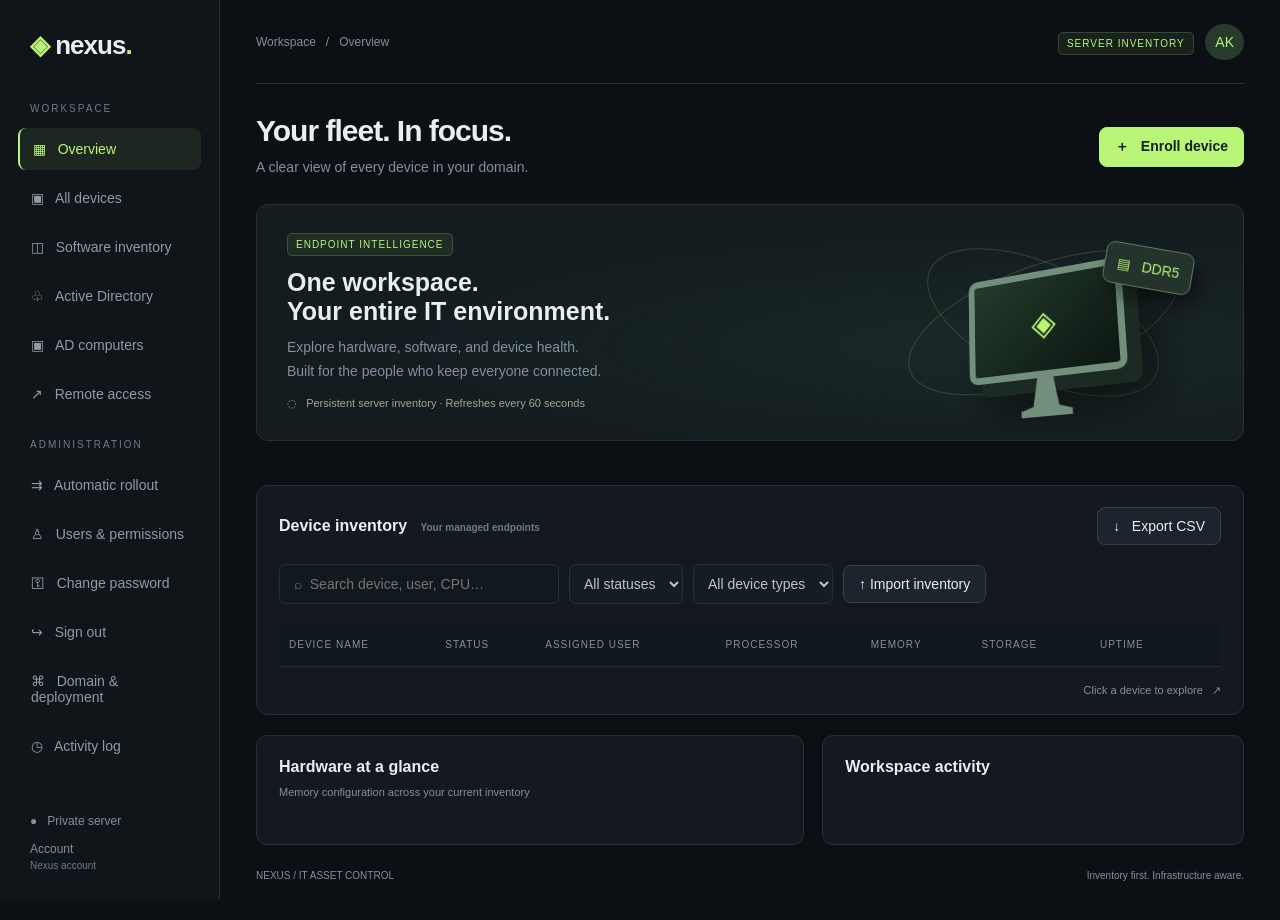
==== commit c190424d: "Add central AD rollout bundles and per-machine GPO bootstrap" ====
--- a/static/index.html
+++ b/static/index.html
@@ -1,3 +1,3 @@
 <!doctype html><html lang="en"><meta charset="utf-8"><meta name="viewport" content="width=device-width,initial-scale=1"><title>Nexus | IT Asset Control</title><style>
 :root{--bg:#0c1015;--panel:#13191f;--line:#263039;--muted:#82909d;--green:#b9f576}*{box-sizing:border-box}body{margin:0;background:var(--bg);color:#e9eef2;font:14px Inter,Segoe UI,sans-serif}button,input,select{font:inherit}button,a,select{cursor:pointer}button{color:inherit;background:#1c252d;border:1px solid #35414b;border-radius:8px;padding:10px 15px}button:hover{border-color:var(--green)}a{color:var(--green);text-decoration:none}.layout{display:grid;grid-template-columns:220px 1fr;min-height:100vh}aside{padding:30px 18px;border-right:1px solid var(--line);background:#10151a;position:sticky;top:0;height:100vh}.brand{font-size:26px;letter-spacing:-1px;font-weight:800;margin:0 12px 42px}.brand span{color:var(--green)}.label{font-size:10px;letter-spacing:2px;color:#6e7c89;margin:24px 12px 14px}.nav{display:block;width:100%;text-align:left;border:0;background:none;color:#8f9ba6;margin:7px 0;padding:13px}.nav.active{background:#b9f57613;color:var(--green);border-left:2px solid var(--green)}.bottom{position:absolute;bottom:28px;font-size:12px;color:var(--muted);padding:12px}main{padding:0 36px 36px;min-width:0}header{height:84px;display:flex;justify-content:space-between;align-items:center;border-bottom:1px solid var(--line)}.crumb{color:var(--muted);font-size:12px}.avatar{border-radius:50%;background:#283a2b;padding:10px;color:var(--green)}.heading{display:flex;justify-content:space-between;align-items:center;margin:30px 0 24px}h1{font-size:30px;letter-spacing:-1px;margin:0 0 8px}p{color:var(--muted);line-height:1.7;margin:0}.primary{background:var(--green);color:#172016;border-color:var(--green);font-weight:600}.badge{font-size:10px;color:var(--green);background:#b9f57612;border:1px solid #b9f57630;border-radius:5px;padding:5px 8px;letter-spacing:1px}.hero{border:1px solid var(--line);border-radius:12px;background:radial-gradient(ellipse at 75% 60%,#26413455,transparent 60%),#141c20;display:grid;grid-template-columns:1fr 340px;padding:30px;overflow:hidden;min-height:212px;position:relative}.hero h2{font-size:25px;margin:17px 0 10px;max-width:450px}.hero p{max-width:470px}.scene{perspective:700px;display:flex;align-items:center;justify-content:center;position:relative}.orbit{position:absolute;width:285px;height:115px;border:1px solid #b9f57630;border-radius:50%;transform:rotate(-20deg)}.orbit.two{transform:rotate(25deg);width:250px}.monitor{width:170px;height:110px;border:7px solid #728e7c;border-radius:10px;background:linear-gradient(140deg,#233b2b,#0c1712);transform:rotateY(-25deg) rotateX(12deg) rotateZ(-8deg);box-shadow:14px 14px 0 #1b2b23,25px 30px 45px #0008;display:grid;place-items:center;font-size:35px;color:var(--green)}.monitor:after{content:'';position:absolute;width:55px;height:40px;background:#728e7c;bottom:-45px;clip-path:polygon(35% 0,65% 0,75% 75%,100% 85%,100% 100%,0 100%,0 85%,25% 75%)}.float{position:absolute;background:#24332c;border:1px solid #60795d;padding:12px;border-radius:9px;box-shadow:8px 10px 20px #0007;color:var(--green);right:20px;top:12px;transform:rotate(10deg)}.stats{display:grid;grid-template-columns:repeat(4,1fr);gap:16px;margin:22px 0}.stat{border:1px solid var(--line);background:var(--panel);border-radius:10px;padding:20px}.stat .top{display:flex;justify-content:space-between;color:var(--muted);font-size:12px}.stat strong{font-size:30px;display:block;margin:13px 0 7px;font-weight:600}.stat small{font-size:11px;color:var(--muted)}.dot{color:var(--green)}.toolbar{display:flex;gap:10px;align-items:center;padding:19px 0}.toolbar input{background:#11181e;border:1px solid var(--line);border-radius:7px;color:white;padding:11px 14px;width:280px}.toolbar select{background:#151d24;color:#bac5ce;border:1px solid var(--line);border-radius:7px;padding:10px}.section{border:1px solid var(--line);border-radius:12px;padding:0 22px;background:var(--panel)}.section-title{padding:21px 0 0;display:flex;align-items:center;justify-content:space-between}h3{margin:0;font-size:16px}table{width:100%;border-collapse:collapse;text-align:left;white-space:nowrap}th{font-size:10px;color:#82909d;letter-spacing:1px;font-weight:500;background:#10171d}th,td{padding:16px 10px;border-bottom:1px solid #232c34}td{font-size:12px;color:#b9c3cc}td b{color:#e3e9ee;font-weight:500}.device{display:flex;gap:12px;align-items:center}.icon{font-size:20px;border:1px solid #31433a;border-radius:8px;background:#202c26;color:#b9f576;padding:9px}.sub{display:block;color:#6e7c89;font-size:10px;margin-top:4px}.status{border-radius:20px;padding:5px 8px;font-size:10px;background:#a9eb7413;color:#b9f576}.status.off{background:#7f8b981a;color:#99a4af}.footer{display:flex;justify-content:space-between;padding:17px 0;font-size:11px;color:var(--muted)}.panels{display:grid;grid-template-columns:1.3fr 1fr;gap:18px;margin-top:20px}.mini{padding:22px;border:1px solid var(--line);border-radius:11px;background:var(--panel)}.bar{height:7px;background:#293039;border-radius:9px;overflow:hidden;margin:12px 0 20px}.bar i{display:block;background:var(--green);height:100%;border-radius:9px}.barrow{display:flex;justify-content:space-between;font-size:12px}.activity{display:flex;gap:12px;padding-top:20px;font-size:12px}.activity p{font-size:11px}.notice{font-size:11px;color:#9cab97;margin-top:14px}.overlay{position:fixed;inset:0;background:#0009;display:none;align-items:center;justify-content:center;z-index:10;padding:25px}.modal{background:#141c23;border:1px solid #3b4d40;border-radius:15px;width:680px;max-height:90vh;overflow:auto;padding:28px}.modal h2{margin-top:0}.close{float:right}.detail-grid{display:grid;grid-template-columns:1fr 1fr;gap:12px;margin:20px 0}.detail-grid div{padding:14px;background:#1d272e;border-radius:7px;font-size:13px}.detail-grid small{display:block;color:var(--muted);margin-bottom:8px}.modal li{line-height:1.9;color:#b8c4cd}.empty{padding:35px;text-align:center;color:var(--muted)}@media(max-width:1100px){aside{width:180px}.layout{grid-template-columns:180px 1fr}main{padding:0 20px 25px}.scene{display:none}.hero{grid-template-columns:1fr}.stats{gap:9px}.tablewrap{overflow:auto}.toolbar{flex-wrap:wrap}}@media(max-width:700px){.layout{display:block}aside{position:relative;height:auto;width:100%;padding:15px}.brand{margin:0 0 15px}.label,.bottom{display:none}.nav{display:inline-block;width:auto;margin:0;padding:8px}.heading{align-items:start;gap:12px}.heading h1{font-size:25px}.heading button{font-size:11px}.stats{grid-template-columns:1fr 1fr}.panels{grid-template-columns:1fr}.detail-grid{grid-template-columns:1fr}.hero{padding:22px}header{height:65px}.toolbar input{width:100%}}
-input:not([type=checkbox]),select{max-width:100%}.modal input:not([type=checkbox]){display:block;width:100%;padding:12px;margin:8px 0 17px;background:#0c151c;border:1px solid #35454d;border-radius:7px;color:white}.modal label{display:block;margin:10px 0}.modal pre{white-space:pre-wrap;overflow-wrap:anywhere;background:#0a1218;padding:16px}.modal form p{margin:10px 0} .error{color:#ffacac} [hidden]{display:none!important}.modal:has(.ad-directory){width:min(1120px,96vw)}.ad-layout{display:grid;grid-template-columns:260px minmax(0,1fr);gap:18px;margin-top:20px}.ad-ous{max-height:440px;overflow:auto;border:1px solid var(--line);border-radius:8px;padding:7px}.ad-ous button{display:block;width:100%;text-align:left;margin:4px 0;overflow-wrap:anywhere;white-space:normal;background:none;border-color:transparent}.ad-ous button.selected{background:#b9f57615;border-color:#b9f57666}.ad-ous small{display:block;color:var(--muted);font-size:10px;margin-top:5px}.ad-toolbar{display:flex;gap:10px;align-items:center;flex-wrap:wrap;margin:15px 0}.ad-toolbar input[type=search]{flex:1;min-width:150px;margin:0!important}.ad-toolbar label{font-size:12px}.ad-user-table{max-height:380px;overflow:auto}.ad-user-table th{position:sticky;top:0}.ad-summary{display:flex;justify-content:space-between;gap:15px;align-items:center}.ad-dn{overflow-wrap:anywhere;font-size:11px}.modal textarea{width:100%;padding:12px;background:#0c151c;color:white;border:1px solid #35454d;border-radius:7px;resize:vertical}.ad-warning{color:#e0c181;font-size:12px;padding:10px 0}.ad-pages{display:flex;gap:12px;align-items:center;justify-content:flex-end;margin-top:12px}@media(max-width:760px){.ad-layout{grid-template-columns:1fr}.ad-ous{max-height:180px}aside{height:auto;min-height:100vh}.bottom{position:static}.ad-summary{align-items:flex-start;flex-direction:column}}@media(min-width:761px){aside{overflow-y:auto}.bottom{position:static;margin-top:35px}} </style><div class="layout"><aside><div class="brand"><span>◈</span> nexus<span>.</span></div><div class="label">WORKSPACE</div><button class="nav active" data-nav="Overview">▦ &nbsp; Overview</button><button class="nav" data-nav="Devices">▣ &nbsp; All devices</button><button class="nav" data-nav="Software">◫ &nbsp; Software inventory</button><button class="nav" data-nav="Directory">♧ &nbsp; Active Directory</button><button class="nav" data-nav="Computers">▣ &nbsp; AD computers</button><button class="nav" data-nav="Remote">↗ &nbsp; Remote access</button><div class="label">ADMINISTRATION</div><button class="nav" data-nav="Users">♙ &nbsp; Users & permissions</button><button class="nav" data-nav="Password">⚿ &nbsp; Change password</button><button class="nav" data-nav="Logout">↪ &nbsp; Sign out</button><button class="nav" data-nav="Deployment">⌘ &nbsp; Domain & deployment</button><button class="nav" data-nav="Activity">◷ &nbsp; Activity log</button><div class="bottom">● &nbsp; Private server<br><br><span id="currentUser">Account</span><br><span class="sub">Nexus account</span></div></aside><main><header><div class="crumb">Workspace &nbsp; / &nbsp; <span id="crumb">Overview</span></div><div><span class="badge">SERVER INVENTORY</span> &nbsp; <span class="avatar">AK</span></div></header><div class="heading"><div><h1>Your fleet. In focus.</h1><p>A clear view of every device in your domain.</p></div><button class="primary" onclick="enrollment()">＋ &nbsp; Enroll device</button></div><div class="hero"><div><span class="badge">ENDPOINT INTELLIGENCE</span><h2>One workspace.<br>Your entire IT environment.</h2><p>Explore hardware, software, and device health.<br>Built for the people who keep everyone connected.</p><div class="notice">◌ &nbsp; Persistent server inventory · Refreshes every 60 seconds</div></div><div class="scene"><div class="orbit"></div><div class="orbit two"></div><div class="monitor">◈</div><div class="float">▤ &nbsp; DDR5</div></div></div><div class="stats" id="stats"></div><div class="section"><div class="section-title"><h3 id="tableTitle">Device inventory <span class="sub" style="display:inline;margin-left:9px">Your managed endpoints</span></h3><button onclick="exportCSV()">↓ &nbsp; Export CSV</button></div><div class="toolbar"><input id="search" placeholder="⌕  Search device, user, CPU…" aria-label="Search devices"><select id="status" aria-label="Status"><option value="all">All statuses</option><option>Recent</option><option>Stale</option><option>Snapshot</option></select><select id="type" aria-label="Device type"><option value="all">All device types</option><option>Laptop</option><option>Desktop</option><option>Server</option></select><button onclick="document.getElementById('file').click()">↑ Import inventory</button><input id="file" type="file" accept=".json" hidden></div><div class="tablewrap"><table><thead><tr><th>DEVICE NAME</th><th>STATUS</th><th>ASSIGNED USER</th><th>PROCESSOR</th><th>MEMORY</th><th>STORAGE</th><th>UPTIME</th><th></th></tr></thead><tbody id="rows"></tbody></table></div><div class="footer"><span id="count"></span><span>Click a device to explore &nbsp; ↗</span></div></div><div class="panels"><div class="mini"><h3>Hardware at a glance</h3><p style="font-size:11px;margin:7px 0 20px">Memory configuration across your current inventory</p><div id="bars"></div></div><div class="mini"><h3>Workspace activity</h3><div id="activity"></div></div></div><p style="font-size:10px;margin-top:22px">NEXUS / IT ASSET CONTROL <span style="float:right">Inventory first. Infrastructure aware.</span></p></main></div><div class="overlay" id="overlay"><div class="modal"><button class="close" onclick="closeModal()" aria-label="Close">✕</button><div id="modalContent"></div></div></div><script src="/app.js"></script></html>+input:not([type=checkbox]),select{max-width:100%}.modal input:not([type=checkbox]){display:block;width:100%;padding:12px;margin:8px 0 17px;background:#0c151c;border:1px solid #35454d;border-radius:7px;color:white}.modal label{display:block;margin:10px 0}.modal pre{white-space:pre-wrap;overflow-wrap:anywhere;background:#0a1218;padding:16px}.modal form p{margin:10px 0} .error{color:#ffacac} [hidden]{display:none!important}.modal:has(.ad-directory){width:min(1120px,96vw)}.ad-layout{display:grid;grid-template-columns:260px minmax(0,1fr);gap:18px;margin-top:20px}.ad-ous{max-height:440px;overflow:auto;border:1px solid var(--line);border-radius:8px;padding:7px}.ad-ous button{display:block;width:100%;text-align:left;margin:4px 0;overflow-wrap:anywhere;white-space:normal;background:none;border-color:transparent}.ad-ous button.selected{background:#b9f57615;border-color:#b9f57666}.ad-ous small{display:block;color:var(--muted);font-size:10px;margin-top:5px}.ad-toolbar{display:flex;gap:10px;align-items:center;flex-wrap:wrap;margin:15px 0}.ad-toolbar input[type=search]{flex:1;min-width:150px;margin:0!important}.ad-toolbar label{font-size:12px}.ad-user-table{max-height:380px;overflow:auto}.ad-user-table th{position:sticky;top:0}.ad-summary{display:flex;justify-content:space-between;gap:15px;align-items:center}.ad-dn{overflow-wrap:anywhere;font-size:11px}.modal textarea{width:100%;padding:12px;background:#0c151c;color:white;border:1px solid #35454d;border-radius:7px;resize:vertical}.ad-warning{color:#e0c181;font-size:12px;padding:10px 0}.ad-pages{display:flex;gap:12px;align-items:center;justify-content:flex-end;margin-top:12px}@media(max-width:760px){.ad-layout{grid-template-columns:1fr}.ad-ous{max-height:180px}aside{height:auto;min-height:100vh}.bottom{position:static}.ad-summary{align-items:flex-start;flex-direction:column}}@media(min-width:761px){aside{overflow-y:auto}.bottom{position:static;margin-top:35px}} </style><div class="layout"><aside><div class="brand"><span>◈</span> nexus<span>.</span></div><div class="label">WORKSPACE</div><button class="nav active" data-nav="Overview">▦ &nbsp; Overview</button><button class="nav" data-nav="Devices">▣ &nbsp; All devices</button><button class="nav" data-nav="Software">◫ &nbsp; Software inventory</button><button class="nav" data-nav="Directory">♧ &nbsp; Active Directory</button><button class="nav" data-nav="Computers">▣ &nbsp; AD computers</button><button class="nav" data-nav="Remote">↗ &nbsp; Remote access</button><div class="label">ADMINISTRATION</div><button class="nav" data-nav="Rollout">⇉ &nbsp; Automatic rollout</button><button class="nav" data-nav="Users">♙ &nbsp; Users & permissions</button><button class="nav" data-nav="Password">⚿ &nbsp; Change password</button><button class="nav" data-nav="Logout">↪ &nbsp; Sign out</button><button class="nav" data-nav="Deployment">⌘ &nbsp; Domain & deployment</button><button class="nav" data-nav="Activity">◷ &nbsp; Activity log</button><div class="bottom">● &nbsp; Private server<br><br><span id="currentUser">Account</span><br><span class="sub">Nexus account</span></div></aside><main><header><div class="crumb">Workspace &nbsp; / &nbsp; <span id="crumb">Overview</span></div><div><span class="badge">SERVER INVENTORY</span> &nbsp; <span class="avatar">AK</span></div></header><div class="heading"><div><h1>Your fleet. In focus.</h1><p>A clear view of every device in your domain.</p></div><button class="primary" onclick="enrollment()">＋ &nbsp; Enroll device</button></div><div class="hero"><div><span class="badge">ENDPOINT INTELLIGENCE</span><h2>One workspace.<br>Your entire IT environment.</h2><p>Explore hardware, software, and device health.<br>Built for the people who keep everyone connected.</p><div class="notice">◌ &nbsp; Persistent server inventory · Refreshes every 60 seconds</div></div><div class="scene"><div class="orbit"></div><div class="orbit two"></div><div class="monitor">◈</div><div class="float">▤ &nbsp; DDR5</div></div></div><div class="stats" id="stats"></div><div class="section"><div class="section-title"><h3 id="tableTitle">Device inventory <span class="sub" style="display:inline;margin-left:9px">Your managed endpoints</span></h3><button onclick="exportCSV()">↓ &nbsp; Export CSV</button></div><div class="toolbar"><input id="search" placeholder="⌕  Search device, user, CPU…" aria-label="Search devices"><select id="status" aria-label="Status"><option value="all">All statuses</option><option>Recent</option><option>Stale</option><option>Snapshot</option></select><select id="type" aria-label="Device type"><option value="all">All device types</option><option>Laptop</option><option>Desktop</option><option>Server</option></select><button onclick="document.getElementById('file').click()">↑ Import inventory</button><input id="file" type="file" accept=".json" hidden></div><div class="tablewrap"><table><thead><tr><th>DEVICE NAME</th><th>STATUS</th><th>ASSIGNED USER</th><th>PROCESSOR</th><th>MEMORY</th><th>STORAGE</th><th>UPTIME</th><th></th></tr></thead><tbody id="rows"></tbody></table></div><div class="footer"><span id="count"></span><span>Click a device to explore &nbsp; ↗</span></div></div><div class="panels"><div class="mini"><h3>Hardware at a glance</h3><p style="font-size:11px;margin:7px 0 20px">Memory configuration across your current inventory</p><div id="bars"></div></div><div class="mini"><h3>Workspace activity</h3><div id="activity"></div></div></div><p style="font-size:10px;margin-top:22px">NEXUS / IT ASSET CONTROL <span style="float:right">Inventory first. Infrastructure aware.</span></p></main></div><div class="overlay" id="overlay"><div class="modal"><button class="close" onclick="closeModal()" aria-label="Close">✕</button><div id="modalContent"></div></div></div><script src="/app.js"></script></html>
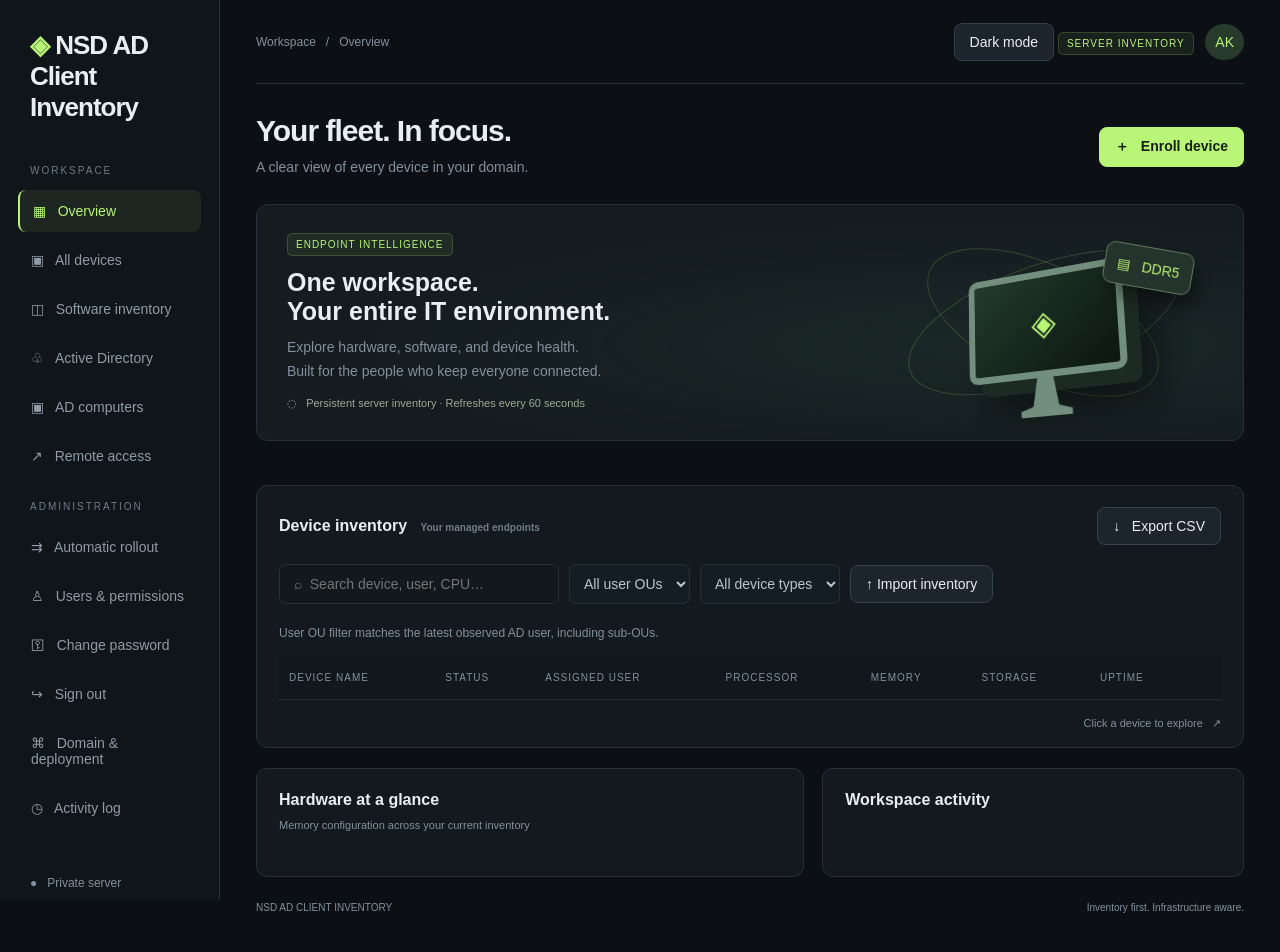
==== commit 67cd956e: "Brand NSD inventory, add light/dark modes and user OU filtering, allow six-character user passwords" ====
--- a/static/index.html
+++ b/static/index.html
@@ -1,3 +1,3 @@
-<!doctype html><html lang="en"><meta charset="utf-8"><meta name="viewport" content="width=device-width,initial-scale=1"><title>Nexus | IT Asset Control</title><style>
+<!doctype html><html lang="en"><meta charset="utf-8"><meta name="viewport" content="width=device-width,initial-scale=1"><title>NSD AD Client Inventory</title><style>
 :root{--bg:#0c1015;--panel:#13191f;--line:#263039;--muted:#82909d;--green:#b9f576}*{box-sizing:border-box}body{margin:0;background:var(--bg);color:#e9eef2;font:14px Inter,Segoe UI,sans-serif}button,input,select{font:inherit}button,a,select{cursor:pointer}button{color:inherit;background:#1c252d;border:1px solid #35414b;border-radius:8px;padding:10px 15px}button:hover{border-color:var(--green)}a{color:var(--green);text-decoration:none}.layout{display:grid;grid-template-columns:220px 1fr;min-height:100vh}aside{padding:30px 18px;border-right:1px solid var(--line);background:#10151a;position:sticky;top:0;height:100vh}.brand{font-size:26px;letter-spacing:-1px;font-weight:800;margin:0 12px 42px}.brand span{color:var(--green)}.label{font-size:10px;letter-spacing:2px;color:#6e7c89;margin:24px 12px 14px}.nav{display:block;width:100%;text-align:left;border:0;background:none;color:#8f9ba6;margin:7px 0;padding:13px}.nav.active{background:#b9f57613;color:var(--green);border-left:2px solid var(--green)}.bottom{position:absolute;bottom:28px;font-size:12px;color:var(--muted);padding:12px}main{padding:0 36px 36px;min-width:0}header{height:84px;display:flex;justify-content:space-between;align-items:center;border-bottom:1px solid var(--line)}.crumb{color:var(--muted);font-size:12px}.avatar{border-radius:50%;background:#283a2b;padding:10px;color:var(--green)}.heading{display:flex;justify-content:space-between;align-items:center;margin:30px 0 24px}h1{font-size:30px;letter-spacing:-1px;margin:0 0 8px}p{color:var(--muted);line-height:1.7;margin:0}.primary{background:var(--green);color:#172016;border-color:var(--green);font-weight:600}.badge{font-size:10px;color:var(--green);background:#b9f57612;border:1px solid #b9f57630;border-radius:5px;padding:5px 8px;letter-spacing:1px}.hero{border:1px solid var(--line);border-radius:12px;background:radial-gradient(ellipse at 75% 60%,#26413455,transparent 60%),#141c20;display:grid;grid-template-columns:1fr 340px;padding:30px;overflow:hidden;min-height:212px;position:relative}.hero h2{font-size:25px;margin:17px 0 10px;max-width:450px}.hero p{max-width:470px}.scene{perspective:700px;display:flex;align-items:center;justify-content:center;position:relative}.orbit{position:absolute;width:285px;height:115px;border:1px solid #b9f57630;border-radius:50%;transform:rotate(-20deg)}.orbit.two{transform:rotate(25deg);width:250px}.monitor{width:170px;height:110px;border:7px solid #728e7c;border-radius:10px;background:linear-gradient(140deg,#233b2b,#0c1712);transform:rotateY(-25deg) rotateX(12deg) rotateZ(-8deg);box-shadow:14px 14px 0 #1b2b23,25px 30px 45px #0008;display:grid;place-items:center;font-size:35px;color:var(--green)}.monitor:after{content:'';position:absolute;width:55px;height:40px;background:#728e7c;bottom:-45px;clip-path:polygon(35% 0,65% 0,75% 75%,100% 85%,100% 100%,0 100%,0 85%,25% 75%)}.float{position:absolute;background:#24332c;border:1px solid #60795d;padding:12px;border-radius:9px;box-shadow:8px 10px 20px #0007;color:var(--green);right:20px;top:12px;transform:rotate(10deg)}.stats{display:grid;grid-template-columns:repeat(4,1fr);gap:16px;margin:22px 0}.stat{border:1px solid var(--line);background:var(--panel);border-radius:10px;padding:20px}.stat .top{display:flex;justify-content:space-between;color:var(--muted);font-size:12px}.stat strong{font-size:30px;display:block;margin:13px 0 7px;font-weight:600}.stat small{font-size:11px;color:var(--muted)}.dot{color:var(--green)}.toolbar{display:flex;gap:10px;align-items:center;padding:19px 0}.toolbar input{background:#11181e;border:1px solid var(--line);border-radius:7px;color:white;padding:11px 14px;width:280px}.toolbar select{background:#151d24;color:#bac5ce;border:1px solid var(--line);border-radius:7px;padding:10px}.section{border:1px solid var(--line);border-radius:12px;padding:0 22px;background:var(--panel)}.section-title{padding:21px 0 0;display:flex;align-items:center;justify-content:space-between}h3{margin:0;font-size:16px}table{width:100%;border-collapse:collapse;text-align:left;white-space:nowrap}th{font-size:10px;color:#82909d;letter-spacing:1px;font-weight:500;background:#10171d}th,td{padding:16px 10px;border-bottom:1px solid #232c34}td{font-size:12px;color:#b9c3cc}td b{color:#e3e9ee;font-weight:500}.device{display:flex;gap:12px;align-items:center}.icon{font-size:20px;border:1px solid #31433a;border-radius:8px;background:#202c26;color:#b9f576;padding:9px}.sub{display:block;color:#6e7c89;font-size:10px;margin-top:4px}.status{border-radius:20px;padding:5px 8px;font-size:10px;background:#a9eb7413;color:#b9f576}.status.off{background:#7f8b981a;color:#99a4af}.footer{display:flex;justify-content:space-between;padding:17px 0;font-size:11px;color:var(--muted)}.panels{display:grid;grid-template-columns:1.3fr 1fr;gap:18px;margin-top:20px}.mini{padding:22px;border:1px solid var(--line);border-radius:11px;background:var(--panel)}.bar{height:7px;background:#293039;border-radius:9px;overflow:hidden;margin:12px 0 20px}.bar i{display:block;background:var(--green);height:100%;border-radius:9px}.barrow{display:flex;justify-content:space-between;font-size:12px}.activity{display:flex;gap:12px;padding-top:20px;font-size:12px}.activity p{font-size:11px}.notice{font-size:11px;color:#9cab97;margin-top:14px}.overlay{position:fixed;inset:0;background:#0009;display:none;align-items:center;justify-content:center;z-index:10;padding:25px}.modal{background:#141c23;border:1px solid #3b4d40;border-radius:15px;width:680px;max-height:90vh;overflow:auto;padding:28px}.modal h2{margin-top:0}.close{float:right}.detail-grid{display:grid;grid-template-columns:1fr 1fr;gap:12px;margin:20px 0}.detail-grid div{padding:14px;background:#1d272e;border-radius:7px;font-size:13px}.detail-grid small{display:block;color:var(--muted);margin-bottom:8px}.modal li{line-height:1.9;color:#b8c4cd}.empty{padding:35px;text-align:center;color:var(--muted)}@media(max-width:1100px){aside{width:180px}.layout{grid-template-columns:180px 1fr}main{padding:0 20px 25px}.scene{display:none}.hero{grid-template-columns:1fr}.stats{gap:9px}.tablewrap{overflow:auto}.toolbar{flex-wrap:wrap}}@media(max-width:700px){.layout{display:block}aside{position:relative;height:auto;width:100%;padding:15px}.brand{margin:0 0 15px}.label,.bottom{display:none}.nav{display:inline-block;width:auto;margin:0;padding:8px}.heading{align-items:start;gap:12px}.heading h1{font-size:25px}.heading button{font-size:11px}.stats{grid-template-columns:1fr 1fr}.panels{grid-template-columns:1fr}.detail-grid{grid-template-columns:1fr}.hero{padding:22px}header{height:65px}.toolbar input{width:100%}}
-input:not([type=checkbox]),select{max-width:100%}.modal input:not([type=checkbox]){display:block;width:100%;padding:12px;margin:8px 0 17px;background:#0c151c;border:1px solid #35454d;border-radius:7px;color:white}.modal label{display:block;margin:10px 0}.modal pre{white-space:pre-wrap;overflow-wrap:anywhere;background:#0a1218;padding:16px}.modal form p{margin:10px 0} .error{color:#ffacac} [hidden]{display:none!important}.modal:has(.ad-directory){width:min(1120px,96vw)}.ad-layout{display:grid;grid-template-columns:260px minmax(0,1fr);gap:18px;margin-top:20px}.ad-ous{max-height:440px;overflow:auto;border:1px solid var(--line);border-radius:8px;padding:7px}.ad-ous button{display:block;width:100%;text-align:left;margin:4px 0;overflow-wrap:anywhere;white-space:normal;background:none;border-color:transparent}.ad-ous button.selected{background:#b9f57615;border-color:#b9f57666}.ad-ous small{display:block;color:var(--muted);font-size:10px;margin-top:5px}.ad-toolbar{display:flex;gap:10px;align-items:center;flex-wrap:wrap;margin:15px 0}.ad-toolbar input[type=search]{flex:1;min-width:150px;margin:0!important}.ad-toolbar label{font-size:12px}.ad-user-table{max-height:380px;overflow:auto}.ad-user-table th{position:sticky;top:0}.ad-summary{display:flex;justify-content:space-between;gap:15px;align-items:center}.ad-dn{overflow-wrap:anywhere;font-size:11px}.modal textarea{width:100%;padding:12px;background:#0c151c;color:white;border:1px solid #35454d;border-radius:7px;resize:vertical}.ad-warning{color:#e0c181;font-size:12px;padding:10px 0}.ad-pages{display:flex;gap:12px;align-items:center;justify-content:flex-end;margin-top:12px}@media(max-width:760px){.ad-layout{grid-template-columns:1fr}.ad-ous{max-height:180px}aside{height:auto;min-height:100vh}.bottom{position:static}.ad-summary{align-items:flex-start;flex-direction:column}}@media(min-width:761px){aside{overflow-y:auto}.bottom{position:static;margin-top:35px}} </style><div class="layout"><aside><div class="brand"><span>◈</span> nexus<span>.</span></div><div class="label">WORKSPACE</div><button class="nav active" data-nav="Overview">▦ &nbsp; Overview</button><button class="nav" data-nav="Devices">▣ &nbsp; All devices</button><button class="nav" data-nav="Software">◫ &nbsp; Software inventory</button><button class="nav" data-nav="Directory">♧ &nbsp; Active Directory</button><button class="nav" data-nav="Computers">▣ &nbsp; AD computers</button><button class="nav" data-nav="Remote">↗ &nbsp; Remote access</button><div class="label">ADMINISTRATION</div><button class="nav" data-nav="Rollout">⇉ &nbsp; Automatic rollout</button><button class="nav" data-nav="Users">♙ &nbsp; Users & permissions</button><button class="nav" data-nav="Password">⚿ &nbsp; Change password</button><button class="nav" data-nav="Logout">↪ &nbsp; Sign out</button><button class="nav" data-nav="Deployment">⌘ &nbsp; Domain & deployment</button><button class="nav" data-nav="Activity">◷ &nbsp; Activity log</button><div class="bottom">● &nbsp; Private server<br><br><span id="currentUser">Account</span><br><span class="sub">Nexus account</span></div></aside><main><header><div class="crumb">Workspace &nbsp; / &nbsp; <span id="crumb">Overview</span></div><div><span class="badge">SERVER INVENTORY</span> &nbsp; <span class="avatar">AK</span></div></header><div class="heading"><div><h1>Your fleet. In focus.</h1><p>A clear view of every device in your domain.</p></div><button class="primary" onclick="enrollment()">＋ &nbsp; Enroll device</button></div><div class="hero"><div><span class="badge">ENDPOINT INTELLIGENCE</span><h2>One workspace.<br>Your entire IT environment.</h2><p>Explore hardware, software, and device health.<br>Built for the people who keep everyone connected.</p><div class="notice">◌ &nbsp; Persistent server inventory · Refreshes every 60 seconds</div></div><div class="scene"><div class="orbit"></div><div class="orbit two"></div><div class="monitor">◈</div><div class="float">▤ &nbsp; DDR5</div></div></div><div class="stats" id="stats"></div><div class="section"><div class="section-title"><h3 id="tableTitle">Device inventory <span class="sub" style="display:inline;margin-left:9px">Your managed endpoints</span></h3><button onclick="exportCSV()">↓ &nbsp; Export CSV</button></div><div class="toolbar"><input id="search" placeholder="⌕  Search device, user, CPU…" aria-label="Search devices"><select id="status" aria-label="Status"><option value="all">All statuses</option><option>Recent</option><option>Stale</option><option>Snapshot</option></select><select id="type" aria-label="Device type"><option value="all">All device types</option><option>Laptop</option><option>Desktop</option><option>Server</option></select><button onclick="document.getElementById('file').click()">↑ Import inventory</button><input id="file" type="file" accept=".json" hidden></div><div class="tablewrap"><table><thead><tr><th>DEVICE NAME</th><th>STATUS</th><th>ASSIGNED USER</th><th>PROCESSOR</th><th>MEMORY</th><th>STORAGE</th><th>UPTIME</th><th></th></tr></thead><tbody id="rows"></tbody></table></div><div class="footer"><span id="count"></span><span>Click a device to explore &nbsp; ↗</span></div></div><div class="panels"><div class="mini"><h3>Hardware at a glance</h3><p style="font-size:11px;margin:7px 0 20px">Memory configuration across your current inventory</p><div id="bars"></div></div><div class="mini"><h3>Workspace activity</h3><div id="activity"></div></div></div><p style="font-size:10px;margin-top:22px">NEXUS / IT ASSET CONTROL <span style="float:right">Inventory first. Infrastructure aware.</span></p></main></div><div class="overlay" id="overlay"><div class="modal"><button class="close" onclick="closeModal()" aria-label="Close">✕</button><div id="modalContent"></div></div></div><script src="/app.js"></script></html>+input:not([type=checkbox]),select{max-width:100%}.modal input:not([type=checkbox]){display:block;width:100%;padding:12px;margin:8px 0 17px;background:#0c151c;border:1px solid #35454d;border-radius:7px;color:white}.modal label{display:block;margin:10px 0}.modal pre{white-space:pre-wrap;overflow-wrap:anywhere;background:#0a1218;padding:16px}.modal form p{margin:10px 0} .error{color:#ffacac} [hidden]{display:none!important}.modal:has(.ad-directory){width:min(1120px,96vw)}.ad-layout{display:grid;grid-template-columns:260px minmax(0,1fr);gap:18px;margin-top:20px}.ad-ous{max-height:440px;overflow:auto;border:1px solid var(--line);border-radius:8px;padding:7px}.ad-ous button{display:block;width:100%;text-align:left;margin:4px 0;overflow-wrap:anywhere;white-space:normal;background:none;border-color:transparent}.ad-ous button.selected{background:#b9f57615;border-color:#b9f57666}.ad-ous small{display:block;color:var(--muted);font-size:10px;margin-top:5px}.ad-toolbar{display:flex;gap:10px;align-items:center;flex-wrap:wrap;margin:15px 0}.ad-toolbar input[type=search]{flex:1;min-width:150px;margin:0!important}.ad-toolbar label{font-size:12px}.ad-user-table{max-height:380px;overflow:auto}.ad-user-table th{position:sticky;top:0}.ad-summary{display:flex;justify-content:space-between;gap:15px;align-items:center}.ad-dn{overflow-wrap:anywhere;font-size:11px}.modal textarea{width:100%;padding:12px;background:#0c151c;color:white;border:1px solid #35454d;border-radius:7px;resize:vertical}.ad-warning{color:#e0c181;font-size:12px;padding:10px 0}.ad-pages{display:flex;gap:12px;align-items:center;justify-content:flex-end;margin-top:12px}@media(max-width:760px){.ad-layout{grid-template-columns:1fr}.ad-ous{max-height:180px}aside{height:auto;min-height:100vh}.bottom{position:static}.ad-summary{align-items:flex-start;flex-direction:column}}@media(min-width:761px){aside{overflow-y:auto}.bottom{position:static;margin-top:35px}} </style><link rel="stylesheet" href="/theme.css"><script src="/theme.js"></script><div class="layout"><aside><div class="brand"><span>◈</span> NSD AD<br>Client Inventory</div><div class="label">WORKSPACE</div><button class="nav active" data-nav="Overview">▦ &nbsp; Overview</button><button class="nav" data-nav="Devices">▣ &nbsp; All devices</button><button class="nav" data-nav="Software">◫ &nbsp; Software inventory</button><button class="nav" data-nav="Directory">♧ &nbsp; Active Directory</button><button class="nav" data-nav="Computers">▣ &nbsp; AD computers</button><button class="nav" data-nav="Remote">↗ &nbsp; Remote access</button><div class="label">ADMINISTRATION</div><button class="nav" data-nav="Rollout">⇉ &nbsp; Automatic rollout</button><button class="nav" data-nav="Users">♙ &nbsp; Users & permissions</button><button class="nav" data-nav="Password">⚿ &nbsp; Change password</button><button class="nav" data-nav="Logout">↪ &nbsp; Sign out</button><button class="nav" data-nav="Deployment">⌘ &nbsp; Domain & deployment</button><button class="nav" data-nav="Activity">◷ &nbsp; Activity log</button><div class="bottom">● &nbsp; Private server<br><br><span id="currentUser">Account</span><br><span class="sub">Inventory account</span></div></aside><main><header><div class="crumb">Workspace &nbsp; / &nbsp; <span id="crumb">Overview</span></div><div><button type="button" data-theme-toggle aria-label="Switch color mode">Dark mode</button> <span class="badge">SERVER INVENTORY</span> &nbsp; <span class="avatar">AK</span></div></header><div class="heading"><div><h1>Your fleet. In focus.</h1><p>A clear view of every device in your domain.</p></div><button class="primary" onclick="enrollment()">＋ &nbsp; Enroll device</button></div><div class="hero"><div><span class="badge">ENDPOINT INTELLIGENCE</span><h2>One workspace.<br>Your entire IT environment.</h2><p>Explore hardware, software, and device health.<br>Built for the people who keep everyone connected.</p><div class="notice">◌ &nbsp; Persistent server inventory · Refreshes every 60 seconds</div></div><div class="scene"><div class="orbit"></div><div class="orbit two"></div><div class="monitor">◈</div><div class="float">▤ &nbsp; DDR5</div></div></div><div class="stats" id="stats"></div><div class="section"><div class="section-title"><h3 id="tableTitle">Device inventory <span class="sub" style="display:inline;margin-left:9px">Your managed endpoints</span></h3><button onclick="exportCSV()">↓ &nbsp; Export CSV</button></div><div class="toolbar"><input id="search" placeholder="⌕  Search device, user, CPU…" aria-label="Search devices"><select id="status" aria-label="AD user OU"><option value="all">All user OUs</option></select><select id="type" aria-label="Device type"><option value="all">All device types</option><option>Laptop</option><option>Desktop</option><option>Server</option></select><button onclick="document.getElementById('file').click()">↑ Import inventory</button><input id="file" type="file" accept=".json" hidden></div><p class="filter-note" style="font-size:12px;margin-bottom:12px">User OU filter matches the latest observed AD user, including sub-OUs.</p><div class="tablewrap"><table><thead><tr><th>DEVICE NAME</th><th>STATUS</th><th>ASSIGNED USER</th><th>PROCESSOR</th><th>MEMORY</th><th>STORAGE</th><th>UPTIME</th><th></th></tr></thead><tbody id="rows"></tbody></table></div><div class="footer"><span id="count"></span><span>Click a device to explore &nbsp; ↗</span></div></div><div class="panels"><div class="mini"><h3>Hardware at a glance</h3><p style="font-size:11px;margin:7px 0 20px">Memory configuration across your current inventory</p><div id="bars"></div></div><div class="mini"><h3>Workspace activity</h3><div id="activity"></div></div></div><p style="font-size:10px;margin-top:22px">NSD AD CLIENT INVENTORY <span style="float:right">Inventory first. Infrastructure aware.</span></p></main></div><div class="overlay" id="overlay"><div class="modal"><button class="close" onclick="closeModal()" aria-label="Close">✕</button><div id="modalContent"></div></div></div><script src="/app.js"></script></html>
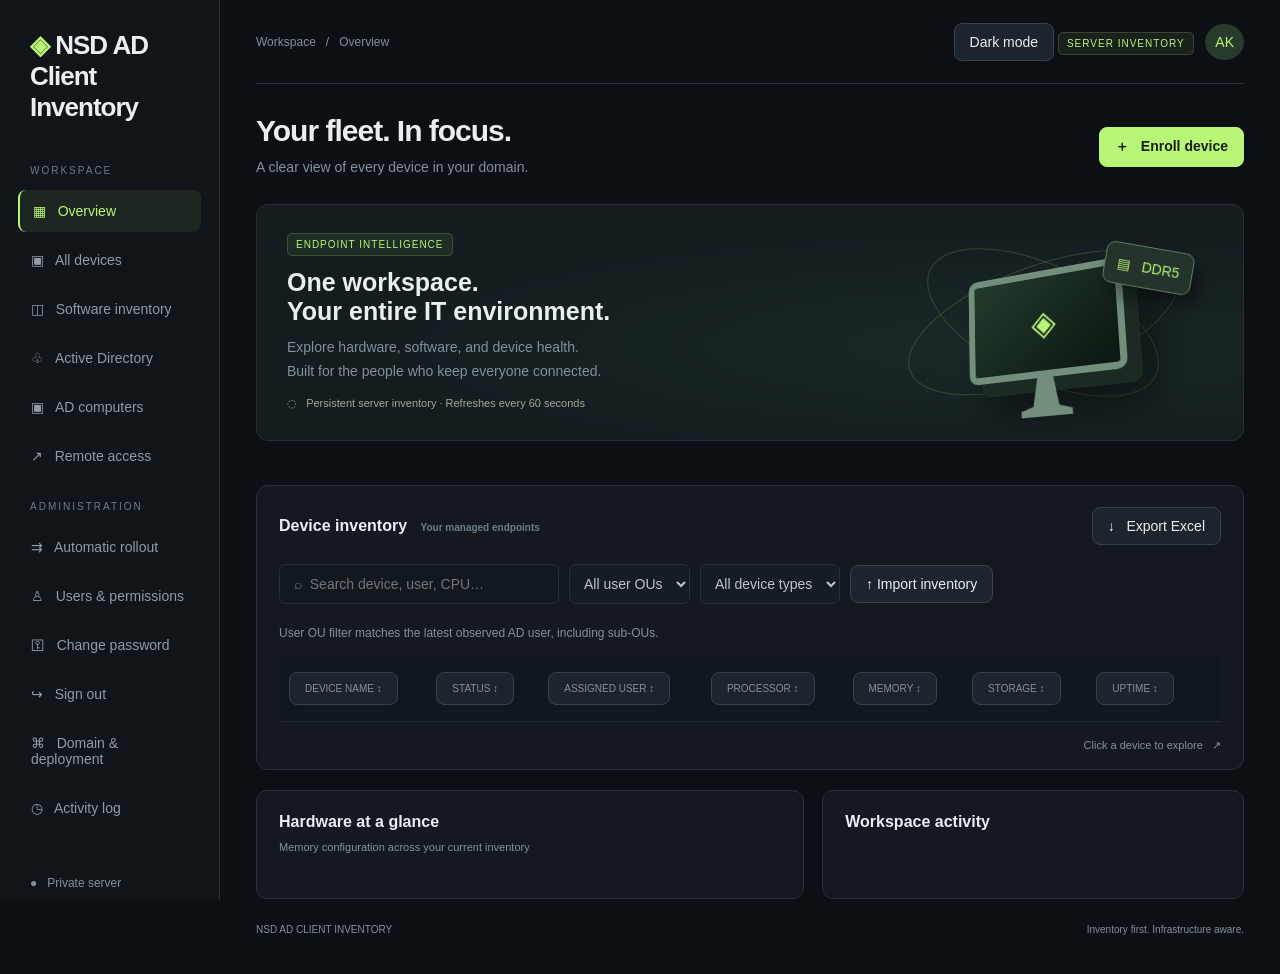
==== commit ad95f7bf: "Add observed AD/local user counts, sortable inventory and styled Excel export" ====
--- a/static/index.html
+++ b/static/index.html
@@ -1,3 +1,3 @@
 <!doctype html><html lang="en"><meta charset="utf-8"><meta name="viewport" content="width=device-width,initial-scale=1"><title>NSD AD Client Inventory</title><style>
 :root{--bg:#0c1015;--panel:#13191f;--line:#263039;--muted:#82909d;--green:#b9f576}*{box-sizing:border-box}body{margin:0;background:var(--bg);color:#e9eef2;font:14px Inter,Segoe UI,sans-serif}button,input,select{font:inherit}button,a,select{cursor:pointer}button{color:inherit;background:#1c252d;border:1px solid #35414b;border-radius:8px;padding:10px 15px}button:hover{border-color:var(--green)}a{color:var(--green);text-decoration:none}.layout{display:grid;grid-template-columns:220px 1fr;min-height:100vh}aside{padding:30px 18px;border-right:1px solid var(--line);background:#10151a;position:sticky;top:0;height:100vh}.brand{font-size:26px;letter-spacing:-1px;font-weight:800;margin:0 12px 42px}.brand span{color:var(--green)}.label{font-size:10px;letter-spacing:2px;color:#6e7c89;margin:24px 12px 14px}.nav{display:block;width:100%;text-align:left;border:0;background:none;color:#8f9ba6;margin:7px 0;padding:13px}.nav.active{background:#b9f57613;color:var(--green);border-left:2px solid var(--green)}.bottom{position:absolute;bottom:28px;font-size:12px;color:var(--muted);padding:12px}main{padding:0 36px 36px;min-width:0}header{height:84px;display:flex;justify-content:space-between;align-items:center;border-bottom:1px solid var(--line)}.crumb{color:var(--muted);font-size:12px}.avatar{border-radius:50%;background:#283a2b;padding:10px;color:var(--green)}.heading{display:flex;justify-content:space-between;align-items:center;margin:30px 0 24px}h1{font-size:30px;letter-spacing:-1px;margin:0 0 8px}p{color:var(--muted);line-height:1.7;margin:0}.primary{background:var(--green);color:#172016;border-color:var(--green);font-weight:600}.badge{font-size:10px;color:var(--green);background:#b9f57612;border:1px solid #b9f57630;border-radius:5px;padding:5px 8px;letter-spacing:1px}.hero{border:1px solid var(--line);border-radius:12px;background:radial-gradient(ellipse at 75% 60%,#26413455,transparent 60%),#141c20;display:grid;grid-template-columns:1fr 340px;padding:30px;overflow:hidden;min-height:212px;position:relative}.hero h2{font-size:25px;margin:17px 0 10px;max-width:450px}.hero p{max-width:470px}.scene{perspective:700px;display:flex;align-items:center;justify-content:center;position:relative}.orbit{position:absolute;width:285px;height:115px;border:1px solid #b9f57630;border-radius:50%;transform:rotate(-20deg)}.orbit.two{transform:rotate(25deg);width:250px}.monitor{width:170px;height:110px;border:7px solid #728e7c;border-radius:10px;background:linear-gradient(140deg,#233b2b,#0c1712);transform:rotateY(-25deg) rotateX(12deg) rotateZ(-8deg);box-shadow:14px 14px 0 #1b2b23,25px 30px 45px #0008;display:grid;place-items:center;font-size:35px;color:var(--green)}.monitor:after{content:'';position:absolute;width:55px;height:40px;background:#728e7c;bottom:-45px;clip-path:polygon(35% 0,65% 0,75% 75%,100% 85%,100% 100%,0 100%,0 85%,25% 75%)}.float{position:absolute;background:#24332c;border:1px solid #60795d;padding:12px;border-radius:9px;box-shadow:8px 10px 20px #0007;color:var(--green);right:20px;top:12px;transform:rotate(10deg)}.stats{display:grid;grid-template-columns:repeat(4,1fr);gap:16px;margin:22px 0}.stat{border:1px solid var(--line);background:var(--panel);border-radius:10px;padding:20px}.stat .top{display:flex;justify-content:space-between;color:var(--muted);font-size:12px}.stat strong{font-size:30px;display:block;margin:13px 0 7px;font-weight:600}.stat small{font-size:11px;color:var(--muted)}.dot{color:var(--green)}.toolbar{display:flex;gap:10px;align-items:center;padding:19px 0}.toolbar input{background:#11181e;border:1px solid var(--line);border-radius:7px;color:white;padding:11px 14px;width:280px}.toolbar select{background:#151d24;color:#bac5ce;border:1px solid var(--line);border-radius:7px;padding:10px}.section{border:1px solid var(--line);border-radius:12px;padding:0 22px;background:var(--panel)}.section-title{padding:21px 0 0;display:flex;align-items:center;justify-content:space-between}h3{margin:0;font-size:16px}table{width:100%;border-collapse:collapse;text-align:left;white-space:nowrap}th{font-size:10px;color:#82909d;letter-spacing:1px;font-weight:500;background:#10171d}th,td{padding:16px 10px;border-bottom:1px solid #232c34}td{font-size:12px;color:#b9c3cc}td b{color:#e3e9ee;font-weight:500}.device{display:flex;gap:12px;align-items:center}.icon{font-size:20px;border:1px solid #31433a;border-radius:8px;background:#202c26;color:#b9f576;padding:9px}.sub{display:block;color:#6e7c89;font-size:10px;margin-top:4px}.status{border-radius:20px;padding:5px 8px;font-size:10px;background:#a9eb7413;color:#b9f576}.status.off{background:#7f8b981a;color:#99a4af}.footer{display:flex;justify-content:space-between;padding:17px 0;font-size:11px;color:var(--muted)}.panels{display:grid;grid-template-columns:1.3fr 1fr;gap:18px;margin-top:20px}.mini{padding:22px;border:1px solid var(--line);border-radius:11px;background:var(--panel)}.bar{height:7px;background:#293039;border-radius:9px;overflow:hidden;margin:12px 0 20px}.bar i{display:block;background:var(--green);height:100%;border-radius:9px}.barrow{display:flex;justify-content:space-between;font-size:12px}.activity{display:flex;gap:12px;padding-top:20px;font-size:12px}.activity p{font-size:11px}.notice{font-size:11px;color:#9cab97;margin-top:14px}.overlay{position:fixed;inset:0;background:#0009;display:none;align-items:center;justify-content:center;z-index:10;padding:25px}.modal{background:#141c23;border:1px solid #3b4d40;border-radius:15px;width:680px;max-height:90vh;overflow:auto;padding:28px}.modal h2{margin-top:0}.close{float:right}.detail-grid{display:grid;grid-template-columns:1fr 1fr;gap:12px;margin:20px 0}.detail-grid div{padding:14px;background:#1d272e;border-radius:7px;font-size:13px}.detail-grid small{display:block;color:var(--muted);margin-bottom:8px}.modal li{line-height:1.9;color:#b8c4cd}.empty{padding:35px;text-align:center;color:var(--muted)}@media(max-width:1100px){aside{width:180px}.layout{grid-template-columns:180px 1fr}main{padding:0 20px 25px}.scene{display:none}.hero{grid-template-columns:1fr}.stats{gap:9px}.tablewrap{overflow:auto}.toolbar{flex-wrap:wrap}}@media(max-width:700px){.layout{display:block}aside{position:relative;height:auto;width:100%;padding:15px}.brand{margin:0 0 15px}.label,.bottom{display:none}.nav{display:inline-block;width:auto;margin:0;padding:8px}.heading{align-items:start;gap:12px}.heading h1{font-size:25px}.heading button{font-size:11px}.stats{grid-template-columns:1fr 1fr}.panels{grid-template-columns:1fr}.detail-grid{grid-template-columns:1fr}.hero{padding:22px}header{height:65px}.toolbar input{width:100%}}
-input:not([type=checkbox]),select{max-width:100%}.modal input:not([type=checkbox]){display:block;width:100%;padding:12px;margin:8px 0 17px;background:#0c151c;border:1px solid #35454d;border-radius:7px;color:white}.modal label{display:block;margin:10px 0}.modal pre{white-space:pre-wrap;overflow-wrap:anywhere;background:#0a1218;padding:16px}.modal form p{margin:10px 0} .error{color:#ffacac} [hidden]{display:none!important}.modal:has(.ad-directory){width:min(1120px,96vw)}.ad-layout{display:grid;grid-template-columns:260px minmax(0,1fr);gap:18px;margin-top:20px}.ad-ous{max-height:440px;overflow:auto;border:1px solid var(--line);border-radius:8px;padding:7px}.ad-ous button{display:block;width:100%;text-align:left;margin:4px 0;overflow-wrap:anywhere;white-space:normal;background:none;border-color:transparent}.ad-ous button.selected{background:#b9f57615;border-color:#b9f57666}.ad-ous small{display:block;color:var(--muted);font-size:10px;margin-top:5px}.ad-toolbar{display:flex;gap:10px;align-items:center;flex-wrap:wrap;margin:15px 0}.ad-toolbar input[type=search]{flex:1;min-width:150px;margin:0!important}.ad-toolbar label{font-size:12px}.ad-user-table{max-height:380px;overflow:auto}.ad-user-table th{position:sticky;top:0}.ad-summary{display:flex;justify-content:space-between;gap:15px;align-items:center}.ad-dn{overflow-wrap:anywhere;font-size:11px}.modal textarea{width:100%;padding:12px;background:#0c151c;color:white;border:1px solid #35454d;border-radius:7px;resize:vertical}.ad-warning{color:#e0c181;font-size:12px;padding:10px 0}.ad-pages{display:flex;gap:12px;align-items:center;justify-content:flex-end;margin-top:12px}@media(max-width:760px){.ad-layout{grid-template-columns:1fr}.ad-ous{max-height:180px}aside{height:auto;min-height:100vh}.bottom{position:static}.ad-summary{align-items:flex-start;flex-direction:column}}@media(min-width:761px){aside{overflow-y:auto}.bottom{position:static;margin-top:35px}} </style><link rel="stylesheet" href="/theme.css"><script src="/theme.js"></script><div class="layout"><aside><div class="brand"><span>◈</span> NSD AD<br>Client Inventory</div><div class="label">WORKSPACE</div><button class="nav active" data-nav="Overview">▦ &nbsp; Overview</button><button class="nav" data-nav="Devices">▣ &nbsp; All devices</button><button class="nav" data-nav="Software">◫ &nbsp; Software inventory</button><button class="nav" data-nav="Directory">♧ &nbsp; Active Directory</button><button class="nav" data-nav="Computers">▣ &nbsp; AD computers</button><button class="nav" data-nav="Remote">↗ &nbsp; Remote access</button><div class="label">ADMINISTRATION</div><button class="nav" data-nav="Rollout">⇉ &nbsp; Automatic rollout</button><button class="nav" data-nav="Users">♙ &nbsp; Users & permissions</button><button class="nav" data-nav="Password">⚿ &nbsp; Change password</button><button class="nav" data-nav="Logout">↪ &nbsp; Sign out</button><button class="nav" data-nav="Deployment">⌘ &nbsp; Domain & deployment</button><button class="nav" data-nav="Activity">◷ &nbsp; Activity log</button><div class="bottom">● &nbsp; Private server<br><br><span id="currentUser">Account</span><br><span class="sub">Inventory account</span></div></aside><main><header><div class="crumb">Workspace &nbsp; / &nbsp; <span id="crumb">Overview</span></div><div><button type="button" data-theme-toggle aria-label="Switch color mode">Dark mode</button> <span class="badge">SERVER INVENTORY</span> &nbsp; <span class="avatar">AK</span></div></header><div class="heading"><div><h1>Your fleet. In focus.</h1><p>A clear view of every device in your domain.</p></div><button class="primary" onclick="enrollment()">＋ &nbsp; Enroll device</button></div><div class="hero"><div><span class="badge">ENDPOINT INTELLIGENCE</span><h2>One workspace.<br>Your entire IT environment.</h2><p>Explore hardware, software, and device health.<br>Built for the people who keep everyone connected.</p><div class="notice">◌ &nbsp; Persistent server inventory · Refreshes every 60 seconds</div></div><div class="scene"><div class="orbit"></div><div class="orbit two"></div><div class="monitor">◈</div><div class="float">▤ &nbsp; DDR5</div></div></div><div class="stats" id="stats"></div><div class="section"><div class="section-title"><h3 id="tableTitle">Device inventory <span class="sub" style="display:inline;margin-left:9px">Your managed endpoints</span></h3><button onclick="exportCSV()">↓ &nbsp; Export CSV</button></div><div class="toolbar"><input id="search" placeholder="⌕  Search device, user, CPU…" aria-label="Search devices"><select id="status" aria-label="AD user OU"><option value="all">All user OUs</option></select><select id="type" aria-label="Device type"><option value="all">All device types</option><option>Laptop</option><option>Desktop</option><option>Server</option></select><button onclick="document.getElementById('file').click()">↑ Import inventory</button><input id="file" type="file" accept=".json" hidden></div><p class="filter-note" style="font-size:12px;margin-bottom:12px">User OU filter matches the latest observed AD user, including sub-OUs.</p><div class="tablewrap"><table><thead><tr><th>DEVICE NAME</th><th>STATUS</th><th>ASSIGNED USER</th><th>PROCESSOR</th><th>MEMORY</th><th>STORAGE</th><th>UPTIME</th><th></th></tr></thead><tbody id="rows"></tbody></table></div><div class="footer"><span id="count"></span><span>Click a device to explore &nbsp; ↗</span></div></div><div class="panels"><div class="mini"><h3>Hardware at a glance</h3><p style="font-size:11px;margin:7px 0 20px">Memory configuration across your current inventory</p><div id="bars"></div></div><div class="mini"><h3>Workspace activity</h3><div id="activity"></div></div></div><p style="font-size:10px;margin-top:22px">NSD AD CLIENT INVENTORY <span style="float:right">Inventory first. Infrastructure aware.</span></p></main></div><div class="overlay" id="overlay"><div class="modal"><button class="close" onclick="closeModal()" aria-label="Close">✕</button><div id="modalContent"></div></div></div><script src="/app.js"></script></html>+input:not([type=checkbox]),select{max-width:100%}.modal input:not([type=checkbox]){display:block;width:100%;padding:12px;margin:8px 0 17px;background:#0c151c;border:1px solid #35454d;border-radius:7px;color:white}.modal label{display:block;margin:10px 0}.modal pre{white-space:pre-wrap;overflow-wrap:anywhere;background:#0a1218;padding:16px}.modal form p{margin:10px 0} .error{color:#ffacac} [hidden]{display:none!important}.modal:has(.ad-directory){width:min(1120px,96vw)}.ad-layout{display:grid;grid-template-columns:260px minmax(0,1fr);gap:18px;margin-top:20px}.ad-ous{max-height:440px;overflow:auto;border:1px solid var(--line);border-radius:8px;padding:7px}.ad-ous button{display:block;width:100%;text-align:left;margin:4px 0;overflow-wrap:anywhere;white-space:normal;background:none;border-color:transparent}.ad-ous button.selected{background:#b9f57615;border-color:#b9f57666}.ad-ous small{display:block;color:var(--muted);font-size:10px;margin-top:5px}.ad-toolbar{display:flex;gap:10px;align-items:center;flex-wrap:wrap;margin:15px 0}.ad-toolbar input[type=search]{flex:1;min-width:150px;margin:0!important}.ad-toolbar label{font-size:12px}.ad-user-table{max-height:380px;overflow:auto}.ad-user-table th{position:sticky;top:0}.ad-summary{display:flex;justify-content:space-between;gap:15px;align-items:center}.ad-dn{overflow-wrap:anywhere;font-size:11px}.modal textarea{width:100%;padding:12px;background:#0c151c;color:white;border:1px solid #35454d;border-radius:7px;resize:vertical}.ad-warning{color:#e0c181;font-size:12px;padding:10px 0}.ad-pages{display:flex;gap:12px;align-items:center;justify-content:flex-end;margin-top:12px}@media(max-width:760px){.ad-layout{grid-template-columns:1fr}.ad-ous{max-height:180px}aside{height:auto;min-height:100vh}.bottom{position:static}.ad-summary{align-items:flex-start;flex-direction:column}}@media(min-width:761px){aside{overflow-y:auto}.bottom{position:static;margin-top:35px}} </style><link rel="stylesheet" href="/theme.css"><script src="/theme.js"></script><div class="layout"><aside><div class="brand"><span>◈</span> NSD AD<br>Client Inventory</div><div class="label">WORKSPACE</div><button class="nav active" data-nav="Overview">▦ &nbsp; Overview</button><button class="nav" data-nav="Devices">▣ &nbsp; All devices</button><button class="nav" data-nav="Software">◫ &nbsp; Software inventory</button><button class="nav" data-nav="Directory">♧ &nbsp; Active Directory</button><button class="nav" data-nav="Computers">▣ &nbsp; AD computers</button><button class="nav" data-nav="Remote">↗ &nbsp; Remote access</button><div class="label">ADMINISTRATION</div><button class="nav" data-nav="Rollout">⇉ &nbsp; Automatic rollout</button><button class="nav" data-nav="Users">♙ &nbsp; Users & permissions</button><button class="nav" data-nav="Password">⚿ &nbsp; Change password</button><button class="nav" data-nav="Logout">↪ &nbsp; Sign out</button><button class="nav" data-nav="Deployment">⌘ &nbsp; Domain & deployment</button><button class="nav" data-nav="Activity">◷ &nbsp; Activity log</button><div class="bottom">● &nbsp; Private server<br><br><span id="currentUser">Account</span><br><span class="sub">Inventory account</span></div></aside><main><header><div class="crumb">Workspace &nbsp; / &nbsp; <span id="crumb">Overview</span></div><div><button type="button" data-theme-toggle aria-label="Switch color mode">Dark mode</button> <span class="badge">SERVER INVENTORY</span> &nbsp; <span class="avatar">AK</span></div></header><div class="heading"><div><h1>Your fleet. In focus.</h1><p>A clear view of every device in your domain.</p></div><button class="primary" onclick="enrollment()">＋ &nbsp; Enroll device</button></div><div class="hero"><div><span class="badge">ENDPOINT INTELLIGENCE</span><h2>One workspace.<br>Your entire IT environment.</h2><p>Explore hardware, software, and device health.<br>Built for the people who keep everyone connected.</p><div class="notice">◌ &nbsp; Persistent server inventory · Refreshes every 60 seconds</div></div><div class="scene"><div class="orbit"></div><div class="orbit two"></div><div class="monitor">◈</div><div class="float">▤ &nbsp; DDR5</div></div></div><div class="stats" id="stats"></div><div class="section"><div class="section-title"><h3 id="tableTitle">Device inventory <span class="sub" style="display:inline;margin-left:9px">Your managed endpoints</span></h3><button onclick="exportCSV()">↓ &nbsp; Export Excel</button></div><div class="toolbar"><input id="search" placeholder="⌕  Search device, user, CPU…" aria-label="Search devices"><select id="status" aria-label="AD user OU"><option value="all">All user OUs</option></select><select id="type" aria-label="Device type"><option value="all">All device types</option><option>Laptop</option><option>Desktop</option><option>Server</option></select><button onclick="document.getElementById('file').click()">↑ Import inventory</button><input id="file" type="file" accept=".json" hidden></div><p class="filter-note" style="font-size:12px;margin-bottom:12px">User OU filter matches the latest observed AD user, including sub-OUs.</p><div class="tablewrap"><table><thead><tr><th aria-sort="none"><button class="sort-button" data-sort="name">DEVICE NAME<span class="sort-arrow" aria-hidden="true"> ↕</span></button></th><th aria-sort="none"><button class="sort-button" data-sort="status">STATUS<span class="sort-arrow" aria-hidden="true"> ↕</span></button></th><th aria-sort="none"><button class="sort-button" data-sort="user">ASSIGNED USER<span class="sort-arrow" aria-hidden="true"> ↕</span></button></th><th aria-sort="none"><button class="sort-button" data-sort="cpu">PROCESSOR<span class="sort-arrow" aria-hidden="true"> ↕</span></button></th><th aria-sort="none"><button class="sort-button" data-sort="ram">MEMORY<span class="sort-arrow" aria-hidden="true"> ↕</span></button></th><th aria-sort="none"><button class="sort-button" data-sort="storage">STORAGE<span class="sort-arrow" aria-hidden="true"> ↕</span></button></th><th aria-sort="none"><button class="sort-button" data-sort="uptime">UPTIME<span class="sort-arrow" aria-hidden="true"> ↕</span></button></th><th></th></tr></thead><tbody id="rows"></tbody></table></div><div class="footer"><span id="count"></span><span>Click a device to explore &nbsp; ↗</span></div></div><div class="panels"><div class="mini"><h3>Hardware at a glance</h3><p style="font-size:11px;margin:7px 0 20px">Memory configuration across your current inventory</p><div id="bars"></div></div><div class="mini"><h3>Workspace activity</h3><div id="activity"></div></div></div><p style="font-size:10px;margin-top:22px">NSD AD CLIENT INVENTORY <span style="float:right">Inventory first. Infrastructure aware.</span></p></main></div><div class="overlay" id="overlay"><div class="modal"><button class="close" onclick="closeModal()" aria-label="Close">✕</button><div id="modalContent"></div></div></div><script src="/app.js"></script></html>
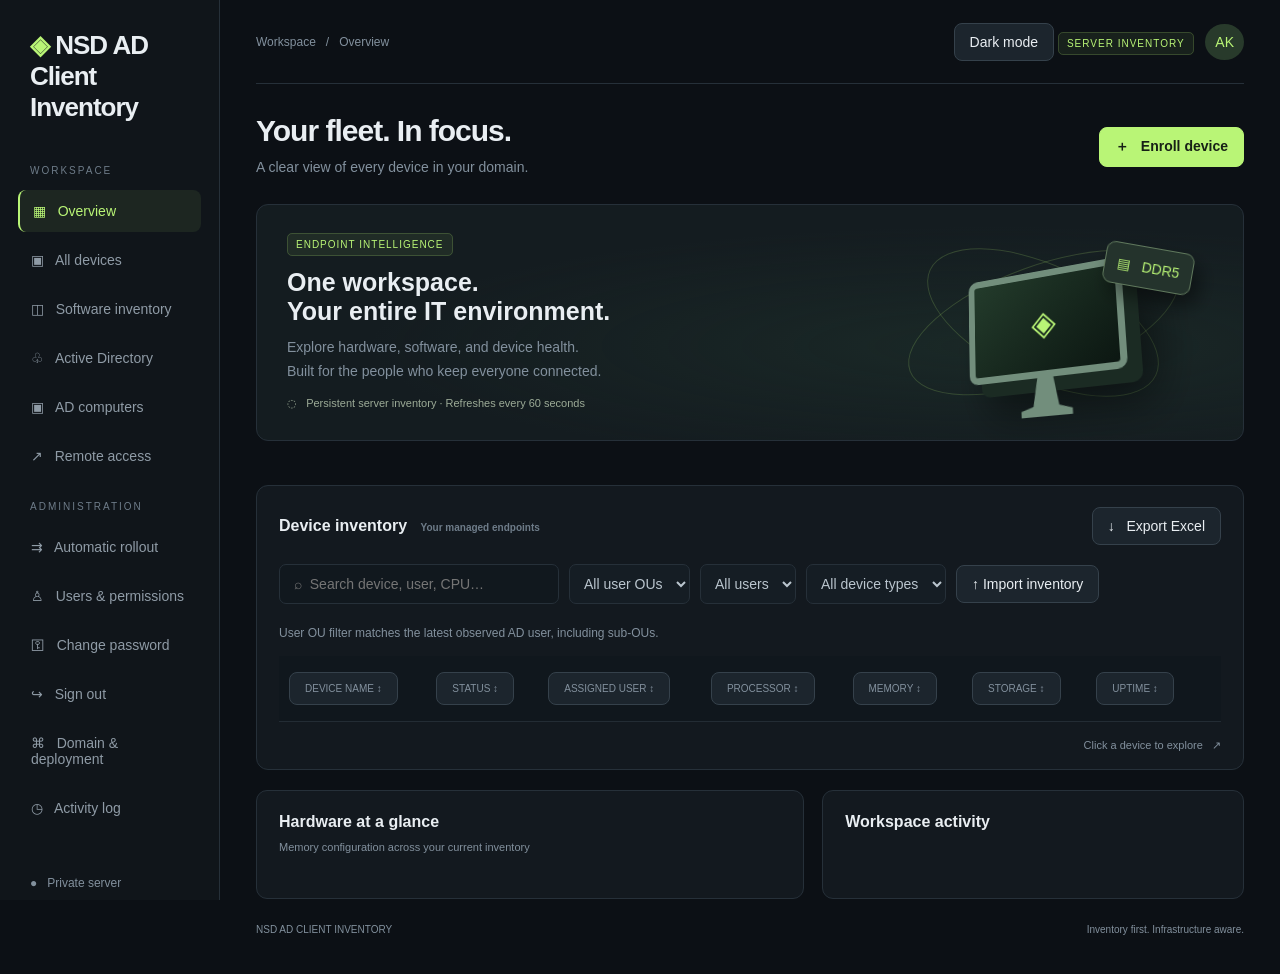
==== commit d58674bd: "Make dashboard cards filter devices and add scoped observed-user filtering" ====
--- a/static/index.html
+++ b/static/index.html
@@ -1,3 +1,3 @@
 <!doctype html><html lang="en"><meta charset="utf-8"><meta name="viewport" content="width=device-width,initial-scale=1"><title>NSD AD Client Inventory</title><style>
 :root{--bg:#0c1015;--panel:#13191f;--line:#263039;--muted:#82909d;--green:#b9f576}*{box-sizing:border-box}body{margin:0;background:var(--bg);color:#e9eef2;font:14px Inter,Segoe UI,sans-serif}button,input,select{font:inherit}button,a,select{cursor:pointer}button{color:inherit;background:#1c252d;border:1px solid #35414b;border-radius:8px;padding:10px 15px}button:hover{border-color:var(--green)}a{color:var(--green);text-decoration:none}.layout{display:grid;grid-template-columns:220px 1fr;min-height:100vh}aside{padding:30px 18px;border-right:1px solid var(--line);background:#10151a;position:sticky;top:0;height:100vh}.brand{font-size:26px;letter-spacing:-1px;font-weight:800;margin:0 12px 42px}.brand span{color:var(--green)}.label{font-size:10px;letter-spacing:2px;color:#6e7c89;margin:24px 12px 14px}.nav{display:block;width:100%;text-align:left;border:0;background:none;color:#8f9ba6;margin:7px 0;padding:13px}.nav.active{background:#b9f57613;color:var(--green);border-left:2px solid var(--green)}.bottom{position:absolute;bottom:28px;font-size:12px;color:var(--muted);padding:12px}main{padding:0 36px 36px;min-width:0}header{height:84px;display:flex;justify-content:space-between;align-items:center;border-bottom:1px solid var(--line)}.crumb{color:var(--muted);font-size:12px}.avatar{border-radius:50%;background:#283a2b;padding:10px;color:var(--green)}.heading{display:flex;justify-content:space-between;align-items:center;margin:30px 0 24px}h1{font-size:30px;letter-spacing:-1px;margin:0 0 8px}p{color:var(--muted);line-height:1.7;margin:0}.primary{background:var(--green);color:#172016;border-color:var(--green);font-weight:600}.badge{font-size:10px;color:var(--green);background:#b9f57612;border:1px solid #b9f57630;border-radius:5px;padding:5px 8px;letter-spacing:1px}.hero{border:1px solid var(--line);border-radius:12px;background:radial-gradient(ellipse at 75% 60%,#26413455,transparent 60%),#141c20;display:grid;grid-template-columns:1fr 340px;padding:30px;overflow:hidden;min-height:212px;position:relative}.hero h2{font-size:25px;margin:17px 0 10px;max-width:450px}.hero p{max-width:470px}.scene{perspective:700px;display:flex;align-items:center;justify-content:center;position:relative}.orbit{position:absolute;width:285px;height:115px;border:1px solid #b9f57630;border-radius:50%;transform:rotate(-20deg)}.orbit.two{transform:rotate(25deg);width:250px}.monitor{width:170px;height:110px;border:7px solid #728e7c;border-radius:10px;background:linear-gradient(140deg,#233b2b,#0c1712);transform:rotateY(-25deg) rotateX(12deg) rotateZ(-8deg);box-shadow:14px 14px 0 #1b2b23,25px 30px 45px #0008;display:grid;place-items:center;font-size:35px;color:var(--green)}.monitor:after{content:'';position:absolute;width:55px;height:40px;background:#728e7c;bottom:-45px;clip-path:polygon(35% 0,65% 0,75% 75%,100% 85%,100% 100%,0 100%,0 85%,25% 75%)}.float{position:absolute;background:#24332c;border:1px solid #60795d;padding:12px;border-radius:9px;box-shadow:8px 10px 20px #0007;color:var(--green);right:20px;top:12px;transform:rotate(10deg)}.stats{display:grid;grid-template-columns:repeat(4,1fr);gap:16px;margin:22px 0}.stat{border:1px solid var(--line);background:var(--panel);border-radius:10px;padding:20px}.stat .top{display:flex;justify-content:space-between;color:var(--muted);font-size:12px}.stat strong{font-size:30px;display:block;margin:13px 0 7px;font-weight:600}.stat small{font-size:11px;color:var(--muted)}.dot{color:var(--green)}.toolbar{display:flex;gap:10px;align-items:center;padding:19px 0}.toolbar input{background:#11181e;border:1px solid var(--line);border-radius:7px;color:white;padding:11px 14px;width:280px}.toolbar select{background:#151d24;color:#bac5ce;border:1px solid var(--line);border-radius:7px;padding:10px}.section{border:1px solid var(--line);border-radius:12px;padding:0 22px;background:var(--panel)}.section-title{padding:21px 0 0;display:flex;align-items:center;justify-content:space-between}h3{margin:0;font-size:16px}table{width:100%;border-collapse:collapse;text-align:left;white-space:nowrap}th{font-size:10px;color:#82909d;letter-spacing:1px;font-weight:500;background:#10171d}th,td{padding:16px 10px;border-bottom:1px solid #232c34}td{font-size:12px;color:#b9c3cc}td b{color:#e3e9ee;font-weight:500}.device{display:flex;gap:12px;align-items:center}.icon{font-size:20px;border:1px solid #31433a;border-radius:8px;background:#202c26;color:#b9f576;padding:9px}.sub{display:block;color:#6e7c89;font-size:10px;margin-top:4px}.status{border-radius:20px;padding:5px 8px;font-size:10px;background:#a9eb7413;color:#b9f576}.status.off{background:#7f8b981a;color:#99a4af}.footer{display:flex;justify-content:space-between;padding:17px 0;font-size:11px;color:var(--muted)}.panels{display:grid;grid-template-columns:1.3fr 1fr;gap:18px;margin-top:20px}.mini{padding:22px;border:1px solid var(--line);border-radius:11px;background:var(--panel)}.bar{height:7px;background:#293039;border-radius:9px;overflow:hidden;margin:12px 0 20px}.bar i{display:block;background:var(--green);height:100%;border-radius:9px}.barrow{display:flex;justify-content:space-between;font-size:12px}.activity{display:flex;gap:12px;padding-top:20px;font-size:12px}.activity p{font-size:11px}.notice{font-size:11px;color:#9cab97;margin-top:14px}.overlay{position:fixed;inset:0;background:#0009;display:none;align-items:center;justify-content:center;z-index:10;padding:25px}.modal{background:#141c23;border:1px solid #3b4d40;border-radius:15px;width:680px;max-height:90vh;overflow:auto;padding:28px}.modal h2{margin-top:0}.close{float:right}.detail-grid{display:grid;grid-template-columns:1fr 1fr;gap:12px;margin:20px 0}.detail-grid div{padding:14px;background:#1d272e;border-radius:7px;font-size:13px}.detail-grid small{display:block;color:var(--muted);margin-bottom:8px}.modal li{line-height:1.9;color:#b8c4cd}.empty{padding:35px;text-align:center;color:var(--muted)}@media(max-width:1100px){aside{width:180px}.layout{grid-template-columns:180px 1fr}main{padding:0 20px 25px}.scene{display:none}.hero{grid-template-columns:1fr}.stats{gap:9px}.tablewrap{overflow:auto}.toolbar{flex-wrap:wrap}}@media(max-width:700px){.layout{display:block}aside{position:relative;height:auto;width:100%;padding:15px}.brand{margin:0 0 15px}.label,.bottom{display:none}.nav{display:inline-block;width:auto;margin:0;padding:8px}.heading{align-items:start;gap:12px}.heading h1{font-size:25px}.heading button{font-size:11px}.stats{grid-template-columns:1fr 1fr}.panels{grid-template-columns:1fr}.detail-grid{grid-template-columns:1fr}.hero{padding:22px}header{height:65px}.toolbar input{width:100%}}
-input:not([type=checkbox]),select{max-width:100%}.modal input:not([type=checkbox]){display:block;width:100%;padding:12px;margin:8px 0 17px;background:#0c151c;border:1px solid #35454d;border-radius:7px;color:white}.modal label{display:block;margin:10px 0}.modal pre{white-space:pre-wrap;overflow-wrap:anywhere;background:#0a1218;padding:16px}.modal form p{margin:10px 0} .error{color:#ffacac} [hidden]{display:none!important}.modal:has(.ad-directory){width:min(1120px,96vw)}.ad-layout{display:grid;grid-template-columns:260px minmax(0,1fr);gap:18px;margin-top:20px}.ad-ous{max-height:440px;overflow:auto;border:1px solid var(--line);border-radius:8px;padding:7px}.ad-ous button{display:block;width:100%;text-align:left;margin:4px 0;overflow-wrap:anywhere;white-space:normal;background:none;border-color:transparent}.ad-ous button.selected{background:#b9f57615;border-color:#b9f57666}.ad-ous small{display:block;color:var(--muted);font-size:10px;margin-top:5px}.ad-toolbar{display:flex;gap:10px;align-items:center;flex-wrap:wrap;margin:15px 0}.ad-toolbar input[type=search]{flex:1;min-width:150px;margin:0!important}.ad-toolbar label{font-size:12px}.ad-user-table{max-height:380px;overflow:auto}.ad-user-table th{position:sticky;top:0}.ad-summary{display:flex;justify-content:space-between;gap:15px;align-items:center}.ad-dn{overflow-wrap:anywhere;font-size:11px}.modal textarea{width:100%;padding:12px;background:#0c151c;color:white;border:1px solid #35454d;border-radius:7px;resize:vertical}.ad-warning{color:#e0c181;font-size:12px;padding:10px 0}.ad-pages{display:flex;gap:12px;align-items:center;justify-content:flex-end;margin-top:12px}@media(max-width:760px){.ad-layout{grid-template-columns:1fr}.ad-ous{max-height:180px}aside{height:auto;min-height:100vh}.bottom{position:static}.ad-summary{align-items:flex-start;flex-direction:column}}@media(min-width:761px){aside{overflow-y:auto}.bottom{position:static;margin-top:35px}} </style><link rel="stylesheet" href="/theme.css"><script src="/theme.js"></script><div class="layout"><aside><div class="brand"><span>◈</span> NSD AD<br>Client Inventory</div><div class="label">WORKSPACE</div><button class="nav active" data-nav="Overview">▦ &nbsp; Overview</button><button class="nav" data-nav="Devices">▣ &nbsp; All devices</button><button class="nav" data-nav="Software">◫ &nbsp; Software inventory</button><button class="nav" data-nav="Directory">♧ &nbsp; Active Directory</button><button class="nav" data-nav="Computers">▣ &nbsp; AD computers</button><button class="nav" data-nav="Remote">↗ &nbsp; Remote access</button><div class="label">ADMINISTRATION</div><button class="nav" data-nav="Rollout">⇉ &nbsp; Automatic rollout</button><button class="nav" data-nav="Users">♙ &nbsp; Users & permissions</button><button class="nav" data-nav="Password">⚿ &nbsp; Change password</button><button class="nav" data-nav="Logout">↪ &nbsp; Sign out</button><button class="nav" data-nav="Deployment">⌘ &nbsp; Domain & deployment</button><button class="nav" data-nav="Activity">◷ &nbsp; Activity log</button><div class="bottom">● &nbsp; Private server<br><br><span id="currentUser">Account</span><br><span class="sub">Inventory account</span></div></aside><main><header><div class="crumb">Workspace &nbsp; / &nbsp; <span id="crumb">Overview</span></div><div><button type="button" data-theme-toggle aria-label="Switch color mode">Dark mode</button> <span class="badge">SERVER INVENTORY</span> &nbsp; <span class="avatar">AK</span></div></header><div class="heading"><div><h1>Your fleet. In focus.</h1><p>A clear view of every device in your domain.</p></div><button class="primary" onclick="enrollment()">＋ &nbsp; Enroll device</button></div><div class="hero"><div><span class="badge">ENDPOINT INTELLIGENCE</span><h2>One workspace.<br>Your entire IT environment.</h2><p>Explore hardware, software, and device health.<br>Built for the people who keep everyone connected.</p><div class="notice">◌ &nbsp; Persistent server inventory · Refreshes every 60 seconds</div></div><div class="scene"><div class="orbit"></div><div class="orbit two"></div><div class="monitor">◈</div><div class="float">▤ &nbsp; DDR5</div></div></div><div class="stats" id="stats"></div><div class="section"><div class="section-title"><h3 id="tableTitle">Device inventory <span class="sub" style="display:inline;margin-left:9px">Your managed endpoints</span></h3><button onclick="exportCSV()">↓ &nbsp; Export Excel</button></div><div class="toolbar"><input id="search" placeholder="⌕  Search device, user, CPU…" aria-label="Search devices"><select id="status" aria-label="AD user OU"><option value="all">All user OUs</option></select><select id="type" aria-label="Device type"><option value="all">All device types</option><option>Laptop</option><option>Desktop</option><option>Server</option></select><button onclick="document.getElementById('file').click()">↑ Import inventory</button><input id="file" type="file" accept=".json" hidden></div><p class="filter-note" style="font-size:12px;margin-bottom:12px">User OU filter matches the latest observed AD user, including sub-OUs.</p><div class="tablewrap"><table><thead><tr><th aria-sort="none"><button class="sort-button" data-sort="name">DEVICE NAME<span class="sort-arrow" aria-hidden="true"> ↕</span></button></th><th aria-sort="none"><button class="sort-button" data-sort="status">STATUS<span class="sort-arrow" aria-hidden="true"> ↕</span></button></th><th aria-sort="none"><button class="sort-button" data-sort="user">ASSIGNED USER<span class="sort-arrow" aria-hidden="true"> ↕</span></button></th><th aria-sort="none"><button class="sort-button" data-sort="cpu">PROCESSOR<span class="sort-arrow" aria-hidden="true"> ↕</span></button></th><th aria-sort="none"><button class="sort-button" data-sort="ram">MEMORY<span class="sort-arrow" aria-hidden="true"> ↕</span></button></th><th aria-sort="none"><button class="sort-button" data-sort="storage">STORAGE<span class="sort-arrow" aria-hidden="true"> ↕</span></button></th><th aria-sort="none"><button class="sort-button" data-sort="uptime">UPTIME<span class="sort-arrow" aria-hidden="true"> ↕</span></button></th><th></th></tr></thead><tbody id="rows"></tbody></table></div><div class="footer"><span id="count"></span><span>Click a device to explore &nbsp; ↗</span></div></div><div class="panels"><div class="mini"><h3>Hardware at a glance</h3><p style="font-size:11px;margin:7px 0 20px">Memory configuration across your current inventory</p><div id="bars"></div></div><div class="mini"><h3>Workspace activity</h3><div id="activity"></div></div></div><p style="font-size:10px;margin-top:22px">NSD AD CLIENT INVENTORY <span style="float:right">Inventory first. Infrastructure aware.</span></p></main></div><div class="overlay" id="overlay"><div class="modal"><button class="close" onclick="closeModal()" aria-label="Close">✕</button><div id="modalContent"></div></div></div><script src="/app.js"></script></html>+input:not([type=checkbox]),select{max-width:100%}.modal input:not([type=checkbox]){display:block;width:100%;padding:12px;margin:8px 0 17px;background:#0c151c;border:1px solid #35454d;border-radius:7px;color:white}.modal label{display:block;margin:10px 0}.modal pre{white-space:pre-wrap;overflow-wrap:anywhere;background:#0a1218;padding:16px}.modal form p{margin:10px 0} .error{color:#ffacac} [hidden]{display:none!important}.modal:has(.ad-directory){width:min(1120px,96vw)}.ad-layout{display:grid;grid-template-columns:260px minmax(0,1fr);gap:18px;margin-top:20px}.ad-ous{max-height:440px;overflow:auto;border:1px solid var(--line);border-radius:8px;padding:7px}.ad-ous button{display:block;width:100%;text-align:left;margin:4px 0;overflow-wrap:anywhere;white-space:normal;background:none;border-color:transparent}.ad-ous button.selected{background:#b9f57615;border-color:#b9f57666}.ad-ous small{display:block;color:var(--muted);font-size:10px;margin-top:5px}.ad-toolbar{display:flex;gap:10px;align-items:center;flex-wrap:wrap;margin:15px 0}.ad-toolbar input[type=search]{flex:1;min-width:150px;margin:0!important}.ad-toolbar label{font-size:12px}.ad-user-table{max-height:380px;overflow:auto}.ad-user-table th{position:sticky;top:0}.ad-summary{display:flex;justify-content:space-between;gap:15px;align-items:center}.ad-dn{overflow-wrap:anywhere;font-size:11px}.modal textarea{width:100%;padding:12px;background:#0c151c;color:white;border:1px solid #35454d;border-radius:7px;resize:vertical}.ad-warning{color:#e0c181;font-size:12px;padding:10px 0}.ad-pages{display:flex;gap:12px;align-items:center;justify-content:flex-end;margin-top:12px}@media(max-width:760px){.ad-layout{grid-template-columns:1fr}.ad-ous{max-height:180px}aside{height:auto;min-height:100vh}.bottom{position:static}.ad-summary{align-items:flex-start;flex-direction:column}}@media(min-width:761px){aside{overflow-y:auto}.bottom{position:static;margin-top:35px}} </style><link rel="stylesheet" href="/theme.css"><script src="/theme.js"></script><div class="layout"><aside><div class="brand"><span>◈</span> NSD AD<br>Client Inventory</div><div class="label">WORKSPACE</div><button class="nav active" data-nav="Overview">▦ &nbsp; Overview</button><button class="nav" data-nav="Devices">▣ &nbsp; All devices</button><button class="nav" data-nav="Software">◫ &nbsp; Software inventory</button><button class="nav" data-nav="Directory">♧ &nbsp; Active Directory</button><button class="nav" data-nav="Computers">▣ &nbsp; AD computers</button><button class="nav" data-nav="Remote">↗ &nbsp; Remote access</button><div class="label">ADMINISTRATION</div><button class="nav" data-nav="Rollout">⇉ &nbsp; Automatic rollout</button><button class="nav" data-nav="Users">♙ &nbsp; Users & permissions</button><button class="nav" data-nav="Password">⚿ &nbsp; Change password</button><button class="nav" data-nav="Logout">↪ &nbsp; Sign out</button><button class="nav" data-nav="Deployment">⌘ &nbsp; Domain & deployment</button><button class="nav" data-nav="Activity">◷ &nbsp; Activity log</button><div class="bottom">● &nbsp; Private server<br><br><span id="currentUser">Account</span><br><span class="sub">Inventory account</span></div></aside><main><header><div class="crumb">Workspace &nbsp; / &nbsp; <span id="crumb">Overview</span></div><div><button type="button" data-theme-toggle aria-label="Switch color mode">Dark mode</button> <span class="badge">SERVER INVENTORY</span> &nbsp; <span class="avatar">AK</span></div></header><div class="heading"><div><h1>Your fleet. In focus.</h1><p>A clear view of every device in your domain.</p></div><button class="primary" onclick="enrollment()">＋ &nbsp; Enroll device</button></div><div class="hero"><div><span class="badge">ENDPOINT INTELLIGENCE</span><h2>One workspace.<br>Your entire IT environment.</h2><p>Explore hardware, software, and device health.<br>Built for the people who keep everyone connected.</p><div class="notice">◌ &nbsp; Persistent server inventory · Refreshes every 60 seconds</div></div><div class="scene"><div class="orbit"></div><div class="orbit two"></div><div class="monitor">◈</div><div class="float">▤ &nbsp; DDR5</div></div></div><div class="stats" id="stats"></div><p id="filterNotice" class="filter-note" role="status" style="margin-bottom:16px"></p><div class="section"><div class="section-title"><h3 id="tableTitle">Device inventory <span class="sub" style="display:inline;margin-left:9px">Your managed endpoints</span></h3><button onclick="exportCSV()">↓ &nbsp; Export Excel</button></div><div class="toolbar"><input id="search" placeholder="⌕  Search device, user, CPU…" aria-label="Search devices"><select id="status" aria-label="AD user OU"><option value="all">All user OUs</option></select><select id="userFilter" aria-label="Observed user"><option value="all">All users</option></select><select id="type" aria-label="Device type"><option value="all">All device types</option><option>Laptop</option><option>Desktop</option><option>Server</option></select><button onclick="document.getElementById('file').click()">↑ Import inventory</button><input id="file" type="file" accept=".json" hidden></div><p class="filter-note" style="font-size:12px;margin-bottom:12px">User OU filter matches the latest observed AD user, including sub-OUs.</p><div class="tablewrap"><table><thead><tr><th aria-sort="none"><button class="sort-button" data-sort="name">DEVICE NAME<span class="sort-arrow" aria-hidden="true"> ↕</span></button></th><th aria-sort="none"><button class="sort-button" data-sort="status">STATUS<span class="sort-arrow" aria-hidden="true"> ↕</span></button></th><th aria-sort="none"><button class="sort-button" data-sort="user">ASSIGNED USER<span class="sort-arrow" aria-hidden="true"> ↕</span></button></th><th aria-sort="none"><button class="sort-button" data-sort="cpu">PROCESSOR<span class="sort-arrow" aria-hidden="true"> ↕</span></button></th><th aria-sort="none"><button class="sort-button" data-sort="ram">MEMORY<span class="sort-arrow" aria-hidden="true"> ↕</span></button></th><th aria-sort="none"><button class="sort-button" data-sort="storage">STORAGE<span class="sort-arrow" aria-hidden="true"> ↕</span></button></th><th aria-sort="none"><button class="sort-button" data-sort="uptime">UPTIME<span class="sort-arrow" aria-hidden="true"> ↕</span></button></th><th></th></tr></thead><tbody id="rows"></tbody></table></div><div class="footer"><span id="count"></span><span>Click a device to explore &nbsp; ↗</span></div></div><div class="panels"><div class="mini"><h3>Hardware at a glance</h3><p style="font-size:11px;margin:7px 0 20px">Memory configuration across your current inventory</p><div id="bars"></div></div><div class="mini"><h3>Workspace activity</h3><div id="activity"></div></div></div><p style="font-size:10px;margin-top:22px">NSD AD CLIENT INVENTORY <span style="float:right">Inventory first. Infrastructure aware.</span></p></main></div><div class="overlay" id="overlay"><div class="modal"><button class="close" onclick="closeModal()" aria-label="Close">✕</button><div id="modalContent"></div></div></div><script src="/app.js"></script></html>
